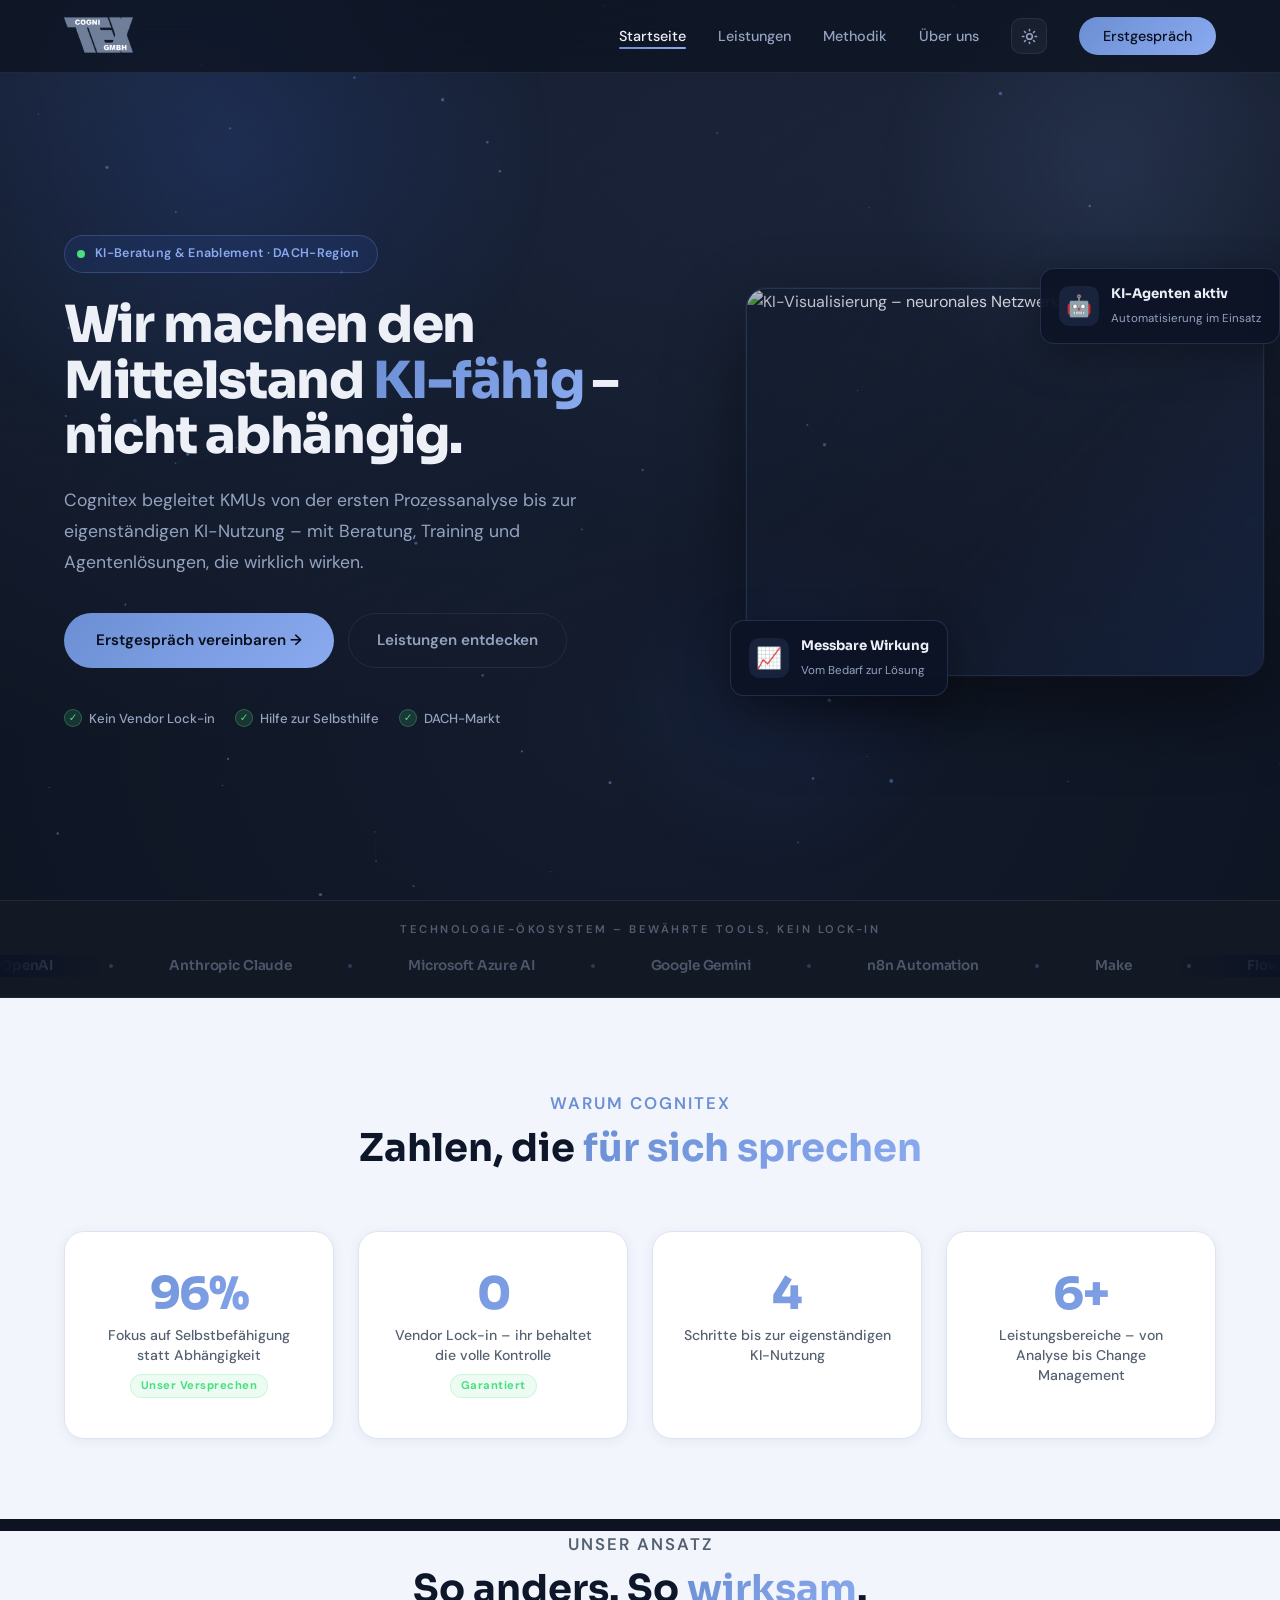
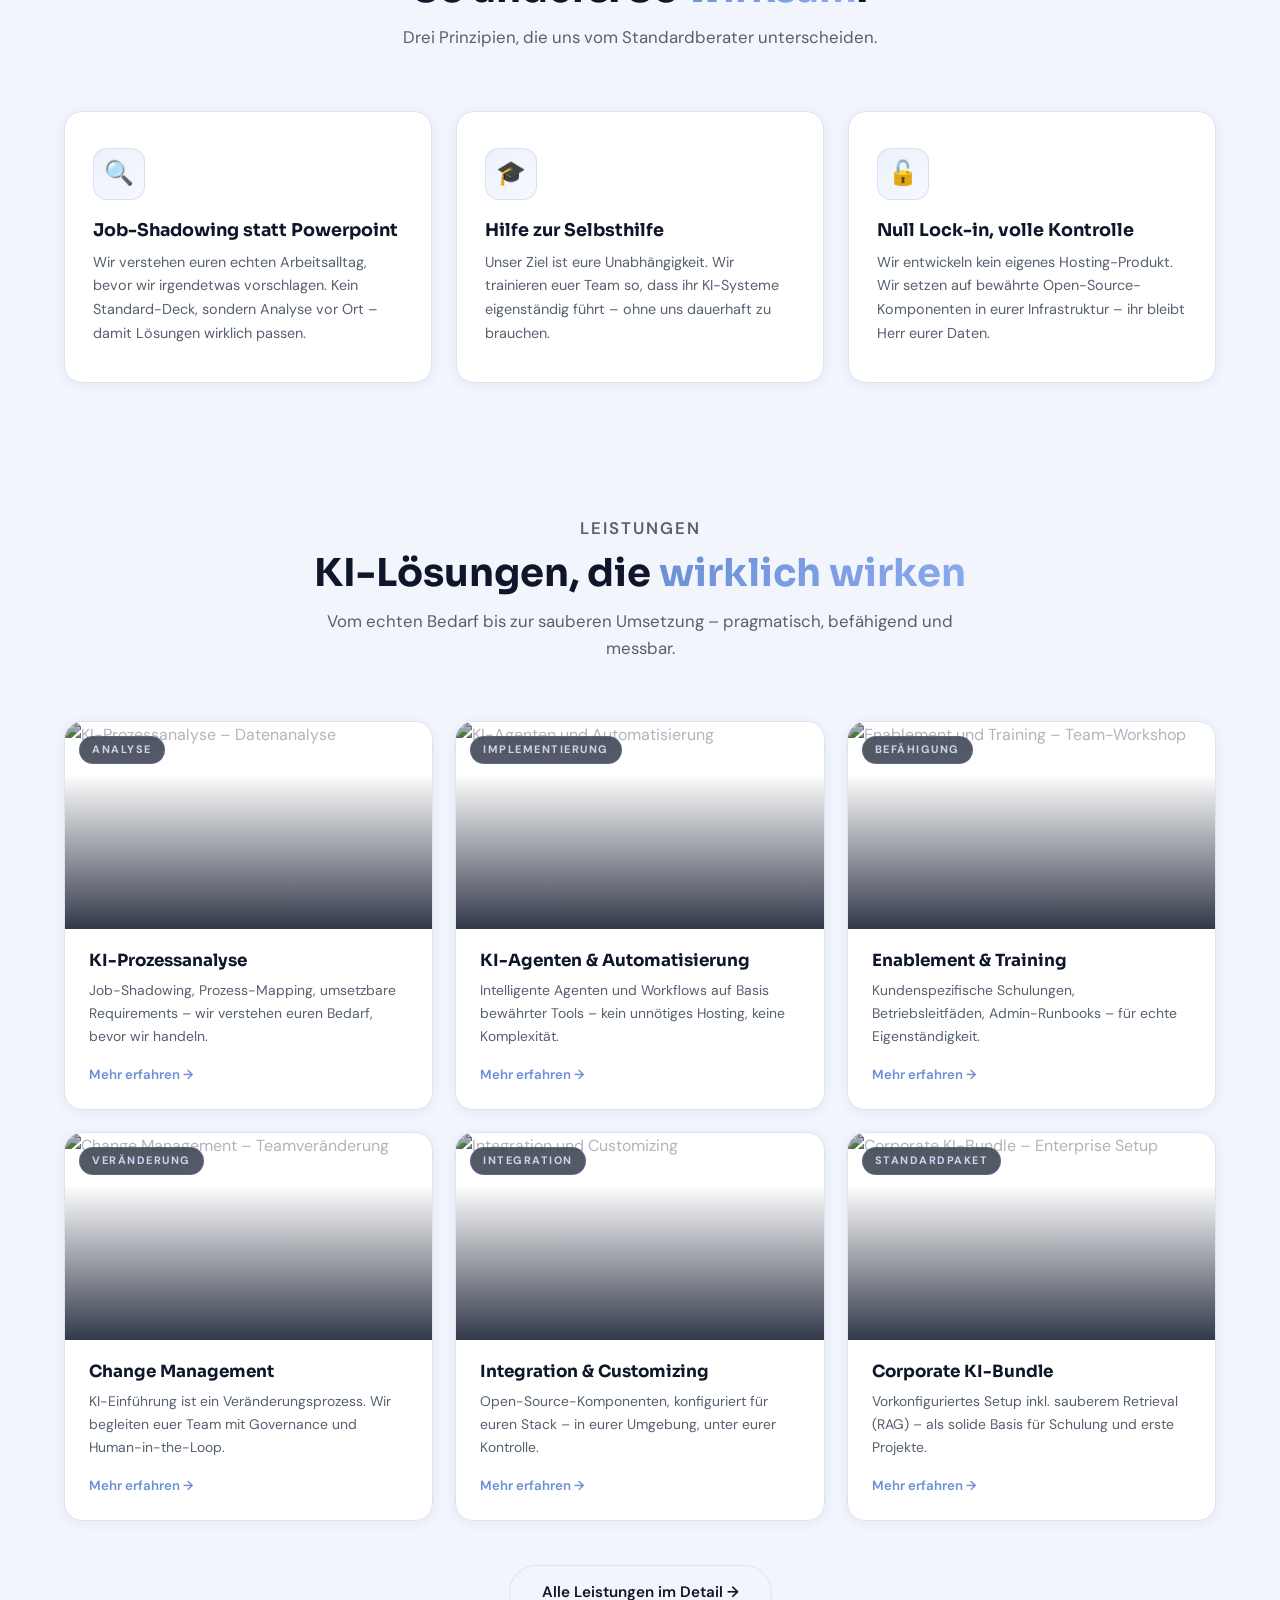
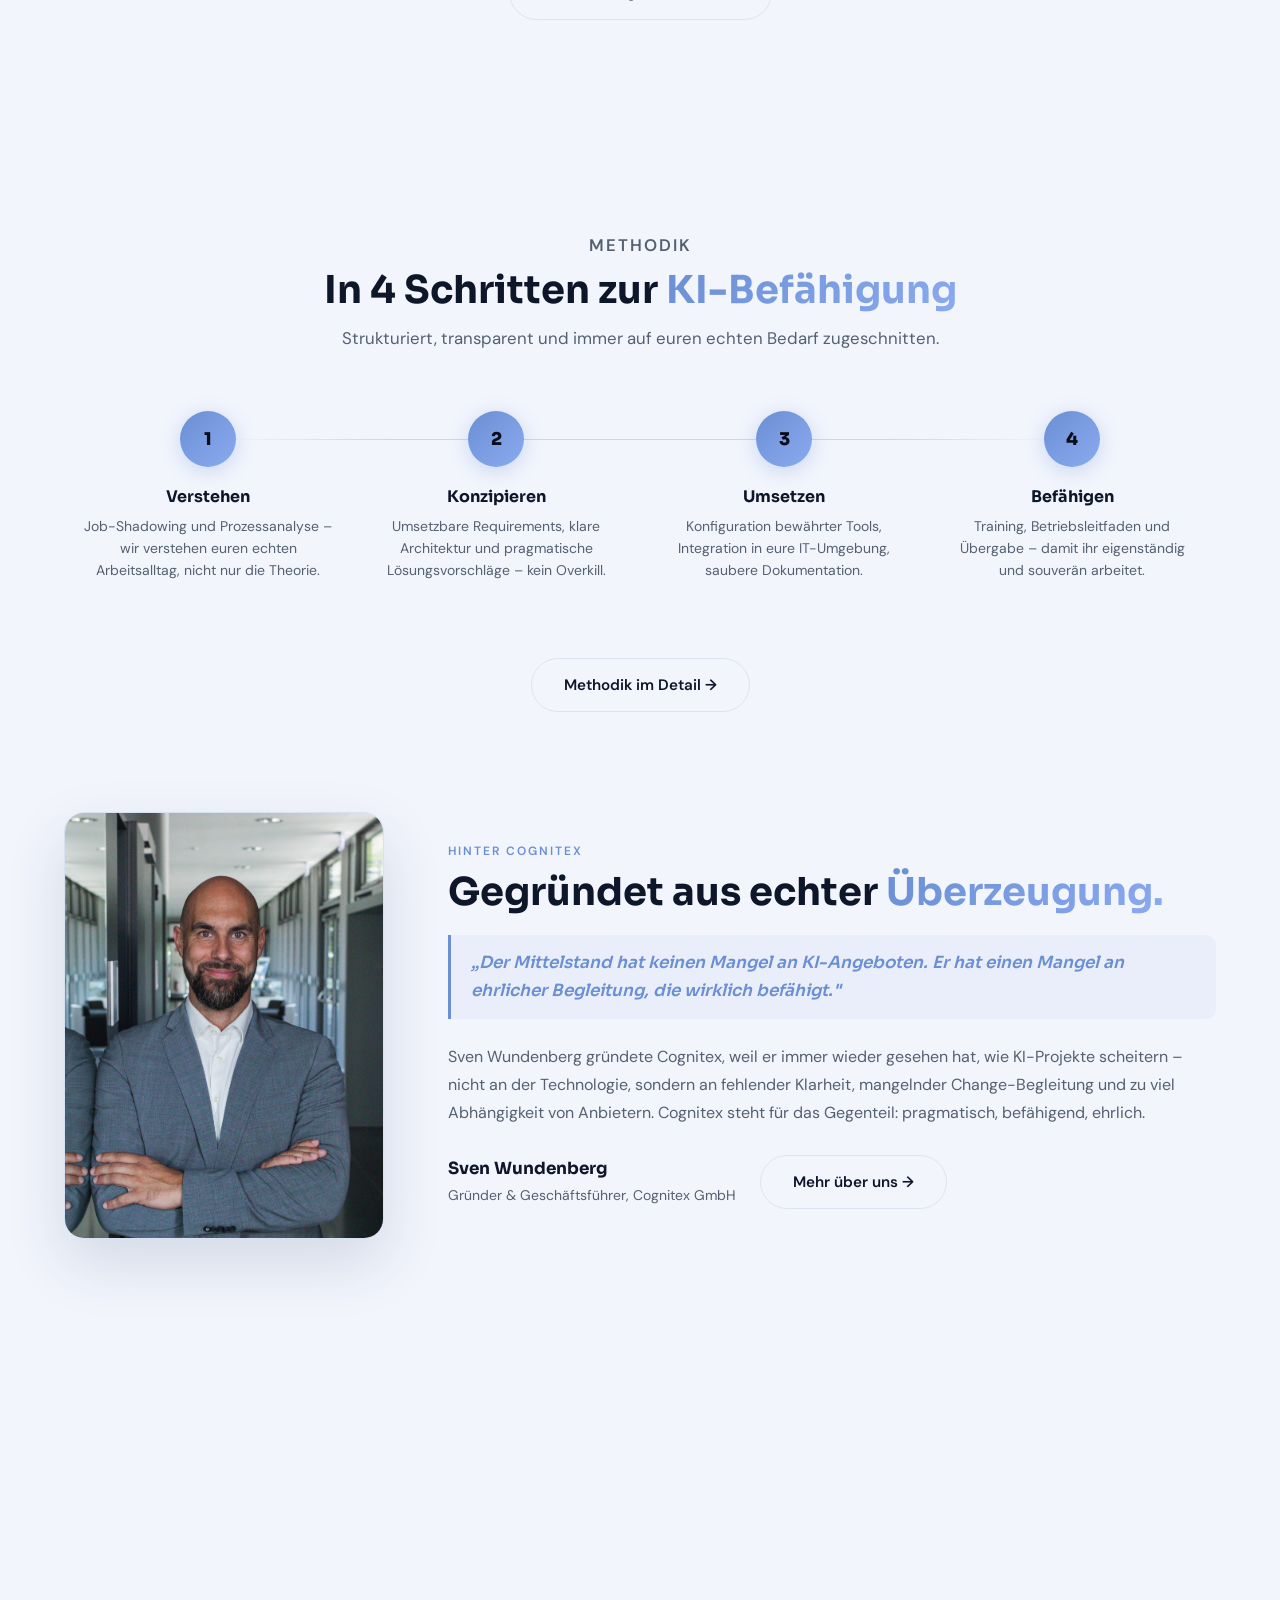
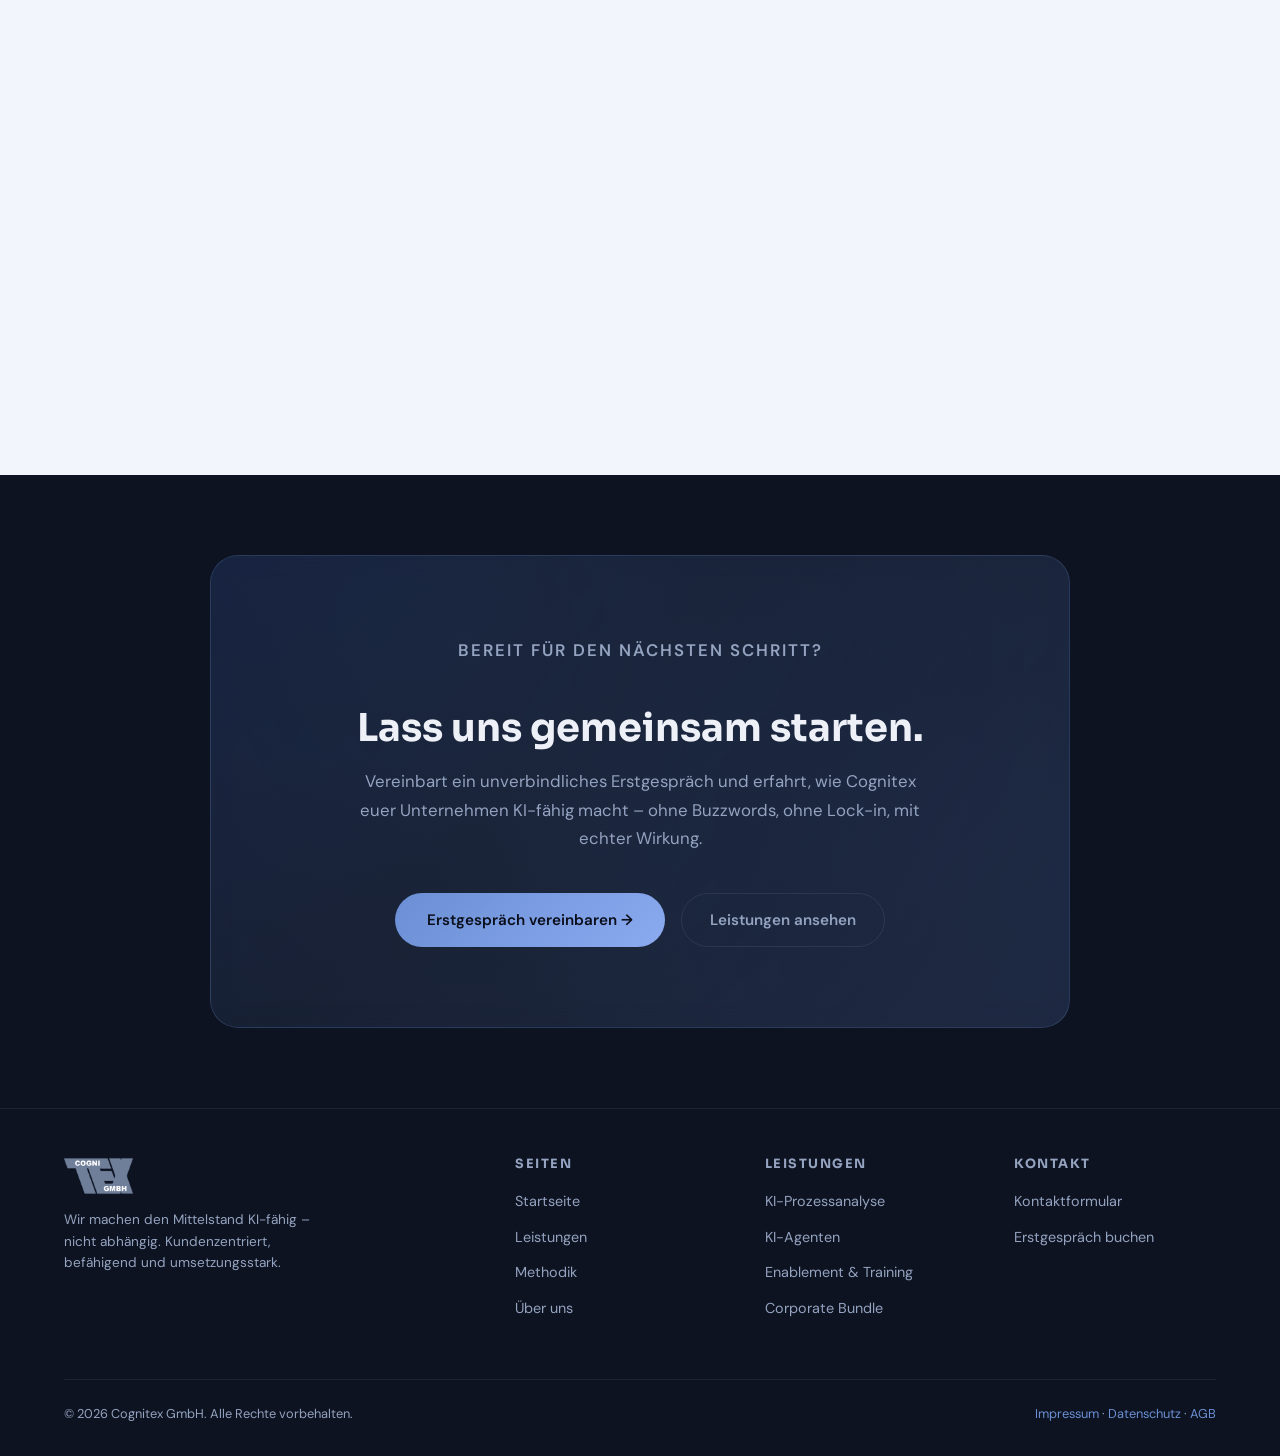
==== index.html @ 2dce0973 "Initial commit: Cognitex GmbH Website Vollständige statische Website mit: - index.html, leistungen, " ====
<!DOCTYPE html>
<html lang="de">
<head>
  <script>try{var t=localStorage.getItem('cgx-theme');if(t==='light')document.documentElement.setAttribute('data-theme','light')}catch(e){}</script>
  <meta charset="UTF-8">
  <meta name="viewport" content="width=device-width, initial-scale=1.0">
  <title>Cognitex – KI-Befähigung für den Mittelstand</title>
  <meta name="description" content="Cognitex macht den Mittelstand KI-fähig – nicht abhängig. KI-Beratung, Change Management und Enablement für KMU im DACH-Raum. Erstgespräch kostenlos.">
  <link rel="preconnect" href="https://fonts.googleapis.com">
  <link rel="preconnect" href="https://fonts.gstatic.com" crossorigin>
  <link rel="stylesheet" href="css/style.css">

  <style>
    /* ============================================================
       COGNITEX – Homepage Premium Redesign
       Design-Inspiration: McKinsey, Kienbaum, PwC, Sven Gabor Janszky
       Hybrid Dark/Light Theme – „Nicht zu dunkel"
       ============================================================ */

    :root {
      --bg-light: #F2F5FC;
      --card-light: #FFFFFF;
      --text-dark: #0E1629;
      --text-dark-muted: #556070;
      --border-light: #DDE3F0;
      --accent-vivid: #3B6FE8;
      --shadow-light: 0 4px 24px rgba(30,50,100,0.10);
      --shadow-card: 0 2px 12px rgba(30,50,100,0.07);
    }

    /* ---- REVEAL ANIMATIONS ---- */
    .reveal-fade {
      opacity: 0;
      transform: translateY(24px);
      transition: opacity 0.75s cubic-bezier(0.16,1,0.3,1), transform 0.75s cubic-bezier(0.16,1,0.3,1);
    }
    .reveal-fade.d1 { transition-delay: 0.15s; }
    .reveal-fade.d2 { transition-delay: 0.3s; }
    .reveal-fade.visible { opacity: 1; transform: translateY(0); }
    .reveal-up {
      opacity: 0;
      transform: translateY(36px);
      transition: opacity 0.65s cubic-bezier(0.16,1,0.3,1) var(--delay, 0s),
                  transform 0.65s cubic-bezier(0.16,1,0.3,1) var(--delay, 0s);
    }
    .reveal-up.visible { opacity: 1; transform: translateY(0); }

    /* ============================================================
       HERO SECTION
       ============================================================ */
    .hero-v2 {
      position: relative;
      min-height: 100vh;
      display: flex;
      align-items: center;
      padding: 144px 0 80px;
      overflow: hidden;
    }

    #neural-canvas {
      position: absolute;
      inset: 0;
      width: 100%;
      height: 100%;
      z-index: 0;
      pointer-events: none;
      opacity: 0.9;
    }

    .orb {
      position: absolute;
      border-radius: 50%;
      pointer-events: none;
      z-index: 0;
    }
    .orb-1 {
      width: 700px; height: 700px;
      top: -200px; left: -120px;
      background: radial-gradient(circle, rgba(59,111,232,0.16), transparent 65%);
      animation: orb-float 12s ease-in-out infinite;
    }
    .orb-2 {
      width: 500px; height: 500px;
      top: -80px; right: -80px;
      background: radial-gradient(circle, rgba(107,143,212,0.13), transparent 65%);
      animation: orb-float 9s ease-in-out infinite reverse;
    }
    .orb-3 {
      width: 400px; height: 400px;
      bottom: 0; left: 45%;
      background: radial-gradient(circle, rgba(59,111,232,0.08), transparent 65%);
      animation: orb-float 14s ease-in-out infinite;
    }
    @keyframes orb-float {
      0%, 100% { transform: translateY(0) scale(1); }
      50% { transform: translateY(-28px) scale(1.04); }
    }

    .hero-grid {
      display: grid;
      grid-template-columns: 55% 45%;
      gap: 48px;
      align-items: center;
      position: relative;
      z-index: 1;
    }

    .badge-pill {
      display: inline-flex;
      align-items: center;
      gap: 10px;
      padding: 8px 18px 8px 12px;
      background: rgba(59,111,232,0.1);
      border: 1px solid rgba(107,143,212,0.3);
      border-radius: 999px;
      font-size: 0.78rem;
      font-weight: 600;
      letter-spacing: 0.3px;
      color: var(--accent2);
      margin-bottom: 24px;
      backdrop-filter: blur(8px);
      width: fit-content;
    }
    .badge-pulse {
      width: 8px; height: 8px;
      background: #4ade80;
      border-radius: 50%;
      box-shadow: 0 0 0 0 rgba(74,222,128,0.5);
      animation: pulse-ring 2s infinite;
      flex-shrink: 0;
    }
    @keyframes pulse-ring {
      0%   { box-shadow: 0 0 0 0   rgba(74,222,128,0.5); }
      70%  { box-shadow: 0 0 0 8px rgba(74,222,128,0); }
      100% { box-shadow: 0 0 0 0   rgba(74,222,128,0); }
    }

    .hero-v2 h1 {
      font-size: clamp(2.2rem, 4vw, 3.6rem);
      font-weight: 800;
      line-height: 1.08;
      letter-spacing: -0.025em;
      margin-bottom: 22px;
    }
    .hero-sub {
      font-size: 1.1rem;
      color: var(--text-muted);
      line-height: 1.75;
      margin-bottom: 36px;
      max-width: 520px;
    }
    .hero-actions {
      display: flex;
      gap: 14px;
      flex-wrap: wrap;
      margin-bottom: 40px;
    }
    .btn-glow {
      position: relative;
    }
    .btn-glow:hover {
      box-shadow: 0 0 28px rgba(107,143,212,0.45);
    }
    .btn-ghost {
      display: inline-flex;
      align-items: center;
      gap: 8px;
      padding: 14px 28px;
      border-radius: 999px;
      font-weight: 600;
      font-size: 0.95rem;
      font-family: 'DM Sans', sans-serif;
      color: var(--text-muted);
      background: transparent;
      border: 1px solid var(--border);
      cursor: pointer;
      text-decoration: none;
      transition: all var(--transition);
    }
    .btn-ghost:hover {
      color: var(--text);
      border-color: var(--accent);
      background: rgba(107,143,212,0.06);
    }
    .hero-trust-row {
      display: flex;
      flex-wrap: wrap;
      gap: 20px;
      align-items: center;
    }
    .trust-item {
      display: flex;
      align-items: center;
      gap: 7px;
      font-size: 0.82rem;
      color: var(--text-muted);
      font-weight: 500;
    }
    .trust-item .ti-check {
      width: 18px; height: 18px;
      border-radius: 50%;
      background: rgba(74,222,128,0.15);
      border: 1px solid rgba(74,222,128,0.3);
      display: flex; align-items: center; justify-content: center;
      font-size: 0.65rem;
      color: #4ade80;
      flex-shrink: 0;
    }

    /* Hero Visual */
    .hero-visual {
      position: relative;
    }
    .hero-img-frame {
      position: relative;
      border-radius: 20px;
      overflow: hidden;
      aspect-ratio: 4/3;
      border: 1px solid rgba(107,143,212,0.18);
      box-shadow: 0 32px 80px rgba(0,0,0,0.45), 0 0 0 1px rgba(107,143,212,0.08);
    }
    .hero-img-frame img {
      width: 100%; height: 100%;
      object-fit: cover;
      display: block;
    }
    .hero-img-overlay {
      position: absolute; inset: 0;
      background: linear-gradient(135deg, rgba(12,19,37,0.25) 0%, transparent 55%, rgba(59,111,232,0.12) 100%);
    }
    .float-card {
      position: absolute;
      background: rgba(12,19,37,0.88);
      border: 1px solid rgba(107,143,212,0.22);
      border-radius: 14px;
      padding: 14px 18px;
      display: flex;
      align-items: center;
      gap: 12px;
      backdrop-filter: blur(20px);
      box-shadow: 0 12px 40px rgba(0,0,0,0.35);
      z-index: 2;
    }
    .float-card-top    { top: -20px; right: -16px; animation: fc-float 4s ease-in-out infinite; }
    .float-card-bottom { bottom: -20px; left: -16px; animation: fc-float 4s ease-in-out infinite; animation-delay: -2s; }
    @keyframes fc-float {
      0%, 100% { transform: translateY(0); }
      50%       { transform: translateY(-7px); }
    }
    .fc-icon {
      width: 40px; height: 40px;
      border-radius: 10px;
      background: rgba(107,143,212,0.12);
      display: flex; align-items: center; justify-content: center;
      font-size: 1.3rem;
      flex-shrink: 0;
    }
    .fc-text strong { display: block; font-size: 0.83rem; font-weight: 700; color: var(--text); font-family: 'Sora', sans-serif; }
    .fc-text span   { font-size: 0.72rem; color: var(--text-muted); }

    /* ============================================================
       MARQUEE – TECH ECOSYSTEM
       ============================================================ */
    .marquee-section {
      padding: 0;
      border-top: 1px solid var(--border);
      border-bottom: 1px solid rgba(255,255,255,0.05);
      overflow: hidden;
      background: rgba(255,255,255,0.02);
    }
    .marquee-inner {
      padding: 20px 0;
    }
    .marquee-label-top {
      text-align: center;
      font-size: 0.7rem;
      font-weight: 600;
      letter-spacing: 2.5px;
      text-transform: uppercase;
      color: rgba(148,163,192,0.5);
      margin-bottom: 16px;
    }
    .marquee {
      display: flex;
      overflow: hidden;
      position: relative;
    }
    .marquee::before, .marquee::after {
      content: '';
      position: absolute; top: 0; bottom: 0; width: 100px; z-index: 2; pointer-events: none;
    }
    .marquee::before { left: 0; background: linear-gradient(to right, #0c1325, transparent); }
    .marquee::after  { right: 0; background: linear-gradient(to left, #0c1325, transparent); }
    .marquee-track {
      display: flex;
      gap: 56px;
      animation: marquee-scroll 32s linear infinite;
      white-space: nowrap;
      align-items: center;
    }
    .marquee-track:hover { animation-play-state: paused; }
    @keyframes marquee-scroll {
      from { transform: translateX(0); }
      to   { transform: translateX(-50%); }
    }
    .tech-logo {
      font-family: 'Sora', sans-serif;
      font-weight: 600;
      font-size: 0.85rem;
      color: var(--text-muted);
      opacity: 0.45;
      flex-shrink: 0;
      letter-spacing: -0.01em;
      transition: opacity 0.3s;
      cursor: default;
    }
    .tech-logo:hover { opacity: 0.85; }
    .tech-dot {
      width: 4px; height: 4px;
      border-radius: 50%;
      background: rgba(107,143,212,0.3);
      flex-shrink: 0;
    }

    /* ============================================================
       STATS – LIGHT SECTION
       ============================================================ */
    .section-light {
      background: var(--bg-light);
    }
    .stats-section {
      padding: 80px 0;
    }
    .stats-section.section-light .section-label { color: var(--accent); }
    .stats-grid {
      display: grid;
      grid-template-columns: repeat(4, 1fr);
      gap: 24px;
    }
    .stat-card {
      background: var(--card-light);
      border: 1px solid var(--border-light);
      border-radius: 20px;
      padding: 40px 28px;
      text-align: center;
      box-shadow: var(--shadow-card);
      transition: transform 0.3s, box-shadow 0.3s;
    }
    .stat-card:hover {
      transform: translateY(-4px);
      box-shadow: var(--shadow-light);
    }
    .stat-number {
      font-family: 'Sora', sans-serif;
      font-size: 2.8rem;
      font-weight: 800;
      letter-spacing: -0.03em;
      background: var(--gradient-accent);
      -webkit-background-clip: text;
      -webkit-text-fill-color: transparent;
      background-clip: text;
      line-height: 1;
      margin-bottom: 10px;
    }
    .stat-label {
      color: var(--text-dark-muted);
      font-size: 0.88rem;
      font-weight: 500;
      line-height: 1.4;
    }
    .stat-tag {
      display: inline-block;
      margin-top: 8px;
      font-size: 0.7rem;
      font-weight: 700;
      letter-spacing: 0.5px;
      color: #4ade80;
      background: rgba(74,222,128,0.1);
      border: 1px solid rgba(74,222,128,0.2);
      padding: 2px 10px;
      border-radius: 999px;
    }

    /* ============================================================
       DIFFERENTIATORS – LIGHT SECTION
       ============================================================ */
    .diff-grid {
      display: grid;
      grid-template-columns: repeat(3, 1fr);
      gap: 24px;
    }
    .diff-card {
      background: var(--card-light);
      border: 1px solid var(--border-light);
      border-radius: 18px;
      padding: 36px 28px;
      box-shadow: var(--shadow-card);
      transition: transform 0.3s, box-shadow 0.3s;
      position: relative;
      overflow: hidden;
    }
    .diff-card::before {
      content: '';
      position: absolute;
      top: 0; left: 0; right: 0;
      height: 3px;
      background: var(--gradient-accent);
      opacity: 0;
      transition: opacity 0.3s;
    }
    .diff-card:hover { transform: translateY(-4px); box-shadow: var(--shadow-light); }
    .diff-card:hover::before { opacity: 1; }
    .diff-icon {
      width: 52px; height: 52px;
      border-radius: 14px;
      background: linear-gradient(135deg, rgba(107,143,212,0.12), rgba(139,170,240,0.08));
      border: 1px solid rgba(107,143,212,0.2);
      display: flex; align-items: center; justify-content: center;
      font-size: 1.5rem;
      margin-bottom: 20px;
    }
    .diff-card h3 { font-size: 1.1rem; margin-bottom: 10px; color: var(--text-dark); }
    .diff-card p  { color: var(--text-dark-muted); font-size: 0.9rem; line-height: 1.65; margin: 0; }

    /* ============================================================
       SERVICES – LIGHT SECTION WITH IMAGE CARDS
       ============================================================ */
    .services-grid-v2 {
      display: grid;
      grid-template-columns: repeat(3, 1fr);
      gap: 22px;
    }
    .svc-card {
      background: var(--card-light);
      border: 1px solid var(--border-light);
      border-radius: 18px;
      overflow: hidden;
      box-shadow: var(--shadow-card);
      transition: transform 0.35s cubic-bezier(0.16,1,0.3,1), box-shadow 0.35s;
      display: flex;
      flex-direction: column;
    }
    .svc-card:hover {
      transform: translateY(-6px);
      box-shadow: 0 16px 48px rgba(30,50,100,0.13);
    }
    .svc-img-wrap {
      position: relative;
      aspect-ratio: 16/9;
      overflow: hidden;
    }
    .svc-img-wrap img {
      width: 100%; height: 100%;
      object-fit: cover;
      display: block;
      transition: transform 0.6s cubic-bezier(0.16,1,0.3,1);
      filter: brightness(0.75) saturate(0.85);
    }
    .svc-card:hover .svc-img-wrap img {
      transform: scale(1.05);
      filter: brightness(0.85) saturate(1.0);
    }
    .svc-img-overlay {
      position: absolute; inset: 0;
      background: linear-gradient(to bottom, transparent 25%, rgba(14,22,41,0.85));
    }
    .svc-tag {
      position: absolute;
      top: 14px; left: 14px;
      font-size: 0.68rem;
      font-weight: 700;
      letter-spacing: 1.5px;
      text-transform: uppercase;
      color: #CBD5F0;
      background: rgba(12,19,37,0.7);
      border: 1px solid rgba(107,143,212,0.3);
      padding: 4px 12px;
      border-radius: 999px;
      backdrop-filter: blur(8px);
    }
    .svc-body {
      padding: 22px 24px 24px;
      flex: 1;
      display: flex;
      flex-direction: column;
    }
    .svc-body h3 {
      font-size: 1.05rem;
      font-weight: 700;
      margin-bottom: 8px;
      color: var(--text-dark);
    }
    .svc-body p {
      color: var(--text-dark-muted);
      font-size: 0.87rem;
      line-height: 1.65;
      margin: 0;
      flex: 1;
    }
    .svc-link {
      display: inline-flex;
      align-items: center;
      gap: 6px;
      margin-top: 16px;
      font-size: 0.83rem;
      font-weight: 600;
      color: var(--accent);
      text-decoration: none;
      transition: gap 0.2s;
    }
    .svc-link:hover { gap: 10px; color: var(--accent); }

    /* ============================================================
       PROCESS – LIGHT SECTION
       ============================================================ */
    .process-v2 {
      display: grid;
      grid-template-columns: repeat(4, 1fr);
      gap: 0;
      position: relative;
    }
    .process-v2::before {
      content: '';
      position: absolute;
      top: 28px; left: 14%; right: 14%;
      height: 1px;
      background: linear-gradient(to right, transparent, rgba(107,143,212,0.3) 20%, rgba(107,143,212,0.3) 80%, transparent);
    }
    .proc-step {
      text-align: center;
      padding: 0 20px 32px;
      position: relative;
    }
    .proc-num {
      width: 56px; height: 56px;
      border-radius: 50%;
      background: var(--gradient-accent);
      display: flex; align-items: center; justify-content: center;
      font-family: 'Sora', sans-serif;
      font-weight: 800;
      font-size: 1.1rem;
      color: #0a0e1a;
      margin: 0 auto 20px;
      position: relative;
      z-index: 1;
      box-shadow: 0 4px 20px rgba(107,143,212,0.3);
    }
    .proc-step h4 {
      font-size: 1rem;
      font-weight: 700;
      margin-bottom: 8px;
      color: var(--text-dark);
    }
    .proc-step p {
      color: var(--text-dark-muted);
      font-size: 0.875rem;
      line-height: 1.6;
      margin: 0;
    }

    /* ============================================================
       TESTIMONIALS – LIGHT SECTION
       ============================================================ */
    .testimonials-grid {
      display: grid;
      grid-template-columns: repeat(3, 1fr);
      gap: 22px;
    }
    .testi-card {
      background: var(--card-light);
      border: 1px solid var(--border-light);
      border-radius: 18px;
      padding: 32px 28px;
      box-shadow: var(--shadow-card);
      position: relative;
      transition: transform 0.3s, box-shadow 0.3s;
      display: flex;
      flex-direction: column;
    }
    .testi-card:hover {
      transform: translateY(-4px);
      box-shadow: var(--shadow-light);
    }
    .testi-stars {
      font-size: 0.7rem;
      letter-spacing: 2px;
      color: #F59E0B;
      margin-bottom: 16px;
    }
    .testi-quote-mark {
      font-family: Georgia, serif;
      font-size: 3.5rem;
      line-height: 0.6;
      color: var(--accent);
      opacity: 0.2;
      margin-bottom: 14px;
      display: block;
    }
    .testi-text {
      font-size: 0.93rem;
      line-height: 1.75;
      color: var(--text-dark);
      font-style: italic;
      margin: 0 0 24px;
      flex: 1;
    }
    .testi-author {
      display: flex;
      align-items: center;
      gap: 12px;
      border-top: 1px solid var(--border-light);
      padding-top: 20px;
    }
    .testi-avatar {
      width: 44px; height: 44px;
      border-radius: 50%;
      background: var(--gradient-accent);
      display: flex; align-items: center; justify-content: center;
      font-family: 'Sora', sans-serif;
      font-weight: 700;
      font-size: 0.85rem;
      color: #0a0e1a;
      flex-shrink: 0;
    }
    .testi-author strong { display: block; font-size: 0.88rem; font-weight: 700; color: var(--text-dark); }
    .testi-author span   { font-size: 0.78rem; color: var(--text-dark-muted); }

    /* VIDEO PLACEHOLDER – for future video testimonials */
    .video-coming-soon {
      display: grid;
      grid-template-columns: repeat(3, 1fr);
      gap: 22px;
      margin-top: 24px;
    }
    .video-placeholder {
      background: var(--card-light);
      border: 1px dashed var(--border-light);
      border-radius: 18px;
      padding: 40px 24px;
      text-align: center;
      opacity: 0.6;
    }
    .video-placeholder-icon {
      width: 56px; height: 56px;
      border-radius: 50%;
      background: rgba(107,143,212,0.08);
      border: 2px solid rgba(107,143,212,0.2);
      display: flex; align-items: center; justify-content: center;
      font-size: 1.4rem;
      margin: 0 auto 14px;
    }
    .video-placeholder p { font-size: 0.85rem; color: var(--text-dark-muted); margin: 0; }

    /* ============================================================
       CTA SECTION – DARK, GLASSMORPHIC
       ============================================================ */
    .cta-v2 {
      padding: 80px 0;
    }
    .cta-box-v2 {
      position: relative;
      background: linear-gradient(135deg, rgba(59,111,232,0.12) 0%, rgba(107,143,212,0.08) 40%, rgba(139,170,240,0.12) 100%);
      border: 1px solid rgba(107,143,212,0.25);
      border-radius: 28px;
      padding: 80px 64px;
      text-align: center;
      max-width: 860px;
      margin: 0 auto;
      overflow: hidden;
      backdrop-filter: blur(12px);
    }
    .cta-box-v2::before {
      content: '';
      position: absolute;
      top: -60%; left: -30%;
      width: 200%; height: 200%;
      background: radial-gradient(circle at 30% 40%, rgba(107,143,212,0.09), transparent 55%),
                  radial-gradient(circle at 70% 60%, rgba(59,111,232,0.07), transparent 50%);
      pointer-events: none;
    }
    .cta-box-v2 h2 { font-size: clamp(1.8rem, 3vw, 2.5rem); margin-bottom: 16px; position: relative; }
    .cta-box-v2 p  { color: var(--text-muted); max-width: 560px; margin: 0 auto 40px; font-size: 1.05rem; line-height: 1.7; position: relative; }
    .cta-actions { display: flex; gap: 16px; justify-content: center; flex-wrap: wrap; position: relative; }

    /* Funding teaser – ready for BAFA/INQA when applicable */
    .funding-note {
      margin-top: 28px;
      font-size: 0.8rem;
      color: var(--text-muted);
      opacity: 0.65;
      position: relative;
    }
    .funding-note a { color: var(--accent2); text-decoration: underline; }

    /* ============================================================
       LIGHT SECTION OVERRIDES – section-header & chips
       ============================================================ */
    .section-light .section-label { color: var(--accent); }
    .section-light .section-header p { color: var(--text-dark-muted); }
    .section-light h2 { color: var(--text-dark); }
    .section-light .gradient-text {
      background: var(--gradient-accent);
      -webkit-background-clip: text;
      -webkit-text-fill-color: transparent;
      background-clip: text;
    }

    /* ============================================================
       RESPONSIVE
       ============================================================ */
    @media (max-width: 1024px) {
      .hero-grid         { grid-template-columns: 1fr; gap: 40px; }
      .hero-visual       { max-width: 580px; margin: 0 auto; }
      .float-card-top    { top: -10px; right: -8px; }
      .float-card-bottom { bottom: -10px; left: -8px; }
      .stats-grid        { grid-template-columns: repeat(2, 1fr); }
      .diff-grid         { grid-template-columns: repeat(2, 1fr); }
      .services-grid-v2  { grid-template-columns: repeat(2, 1fr); }
      .testimonials-grid { grid-template-columns: repeat(2, 1fr); }
      .video-coming-soon { grid-template-columns: repeat(2, 1fr); }
      .process-v2        { grid-template-columns: repeat(2, 1fr); }
      .process-v2::before { display: none; }
    }
    @media (max-width: 768px) {
      .hero-v2           { padding: 110px 0 60px; }
      .hero-grid         { gap: 32px; }
      .float-card        { display: none; }
      .hero-sub          { font-size: 1rem; }
      .stats-grid        { grid-template-columns: 1fr 1fr; }
      .diff-grid         { grid-template-columns: 1fr; }
      .services-grid-v2  { grid-template-columns: 1fr; }
      .process-v2        { grid-template-columns: 1fr; }
      .testimonials-grid { grid-template-columns: 1fr; }
      .video-coming-soon { grid-template-columns: 1fr; }
      .cta-box-v2        { padding: 48px 24px; }
    }

    /* ---- LIGHT MODE – Hero / Marquee / Float Cards ---- */
    [data-theme="light"] .hero-img-frame {
      box-shadow: 0 24px 60px rgba(30,50,100,0.14), 0 0 0 1px rgba(107,143,212,0.12);
    }
    [data-theme="light"] .float-card {
      background: rgba(255,255,255,0.94);
      border-color: rgba(107,143,212,0.20);
      box-shadow: 0 8px 32px rgba(30,50,100,0.12);
    }
    [data-theme="light"] .fc-text strong { color: var(--text-dark); }
    [data-theme="light"] .fc-text span   { color: var(--text-dark-muted); }
    [data-theme="light"] .marquee-section {
      background: rgba(30,50,100,0.025);
      border-top-color: rgba(30,50,100,0.08);
      border-bottom-color: rgba(30,50,100,0.05);
    }
    [data-theme="light"] .marquee::before { background: linear-gradient(to right, #F0F4FC, transparent); }
    [data-theme="light"] .marquee::after  { background: linear-gradient(to left,  #F0F4FC, transparent); }
    [data-theme="light"] .marquee-label-top { color: rgba(14,22,41,0.35); }
    [data-theme="light"] .tech-logo { color: var(--text-dark-muted); opacity: 0.55; }
    [data-theme="light"] .cta-box-v2 {
      background: linear-gradient(135deg, rgba(59,111,232,0.08) 0%, rgba(107,143,212,0.05) 40%, rgba(139,170,240,0.08) 100%);
      border-color: rgba(107,143,212,0.20);
    }
  </style>
</head>
<body>

  <!-- ============================================================
       NAVIGATION
       ============================================================ -->
  <nav class="navbar">
    <div class="container">
      <a href="index.html" class="logo">
        <img src="CogniTEX GmbH - Logo_20251226.png" alt="Cognitex GmbH" height="40">
      </a>
      <button class="nav-toggle" onclick="document.querySelector('.nav-links').classList.toggle('open')" aria-label="Menü öffnen">&#9776;</button>
      <ul class="nav-links">
        <li><a href="index.html" class="active">Startseite</a></li>
        <li><a href="leistungen.html">Leistungen</a></li>
        <li><a href="methodik.html">Methodik</a></li>
        <li><a href="ueber-uns.html">Über uns</a></li>
        <li style="display:flex;align-items:center;">
          <button id="themeToggle" class="theme-toggle" aria-label="Light Mode aktivieren" title="Light Mode">
            <span class="ti"></span>
          </button>
        </li>
        <li><a href="kontakt.html" class="nav-cta">Erstgespräch</a></li>
      </ul>
    </div>
  </nav>

  <!-- ============================================================
       HERO – DARK, SPLIT LAYOUT, NEURAL CANVAS
       ============================================================ -->
  <section class="hero-v2" id="hero" aria-label="Hero">
    <canvas id="neural-canvas" aria-hidden="true"></canvas>
    <div class="orb orb-1" aria-hidden="true"></div>
    <div class="orb orb-2" aria-hidden="true"></div>
    <div class="orb orb-3" aria-hidden="true"></div>

    <div class="container">
      <div class="hero-grid">

        <!-- Left: Content -->
        <div class="hero-text reveal-fade">
          <div class="badge-pill">
            <span class="badge-pulse" aria-hidden="true"></span>
            KI-Beratung &amp; Enablement · DACH-Region
          </div>

          <h1>Wir machen den Mittelstand&nbsp;<span class="gradient-text">KI-fähig</span>&nbsp;– nicht abhängig.</h1>

          <p class="hero-sub">
            Cognitex begleitet KMUs von der ersten Prozessanalyse bis zur eigenständigen KI-Nutzung –
            mit Beratung, Training und Agentenlösungen, die wirklich wirken.
          </p>

          <div class="hero-actions">
            <a href="kontakt.html" class="btn btn-primary btn-glow">Erstgespräch vereinbaren →</a>
            <a href="leistungen.html" class="btn btn-ghost">Leistungen entdecken</a>
          </div>

          <div class="hero-trust-row">
            <div class="trust-item">
              <span class="ti-check">✓</span>
              Kein Vendor Lock-in
            </div>
            <div class="trust-item">
              <span class="ti-check">✓</span>
              Hilfe zur Selbsthilfe
            </div>
            <div class="trust-item">
              <span class="ti-check">✓</span>
              DACH-Markt
            </div>
          </div>
        </div>

        <!-- Right: Visual -->
        <div class="hero-visual reveal-fade d1">
          <div class="hero-img-frame">
            <img
              src="https://images.unsplash.com/photo-1677442136019-21780ecad995?auto=format&fit=crop&w=800&q=80"
              alt="KI-Visualisierung – neuronales Netzwerk"
              loading="eager"
              onerror="this.onerror=null;this.src='https://images.unsplash.com/photo-1635070041078-e363dbe005cb?auto=format&fit=crop&w=800&q=80'"
            >
            <div class="hero-img-overlay"></div>
          </div>

          <div class="float-card float-card-top" aria-hidden="true">
            <div class="fc-icon">🤖</div>
            <div class="fc-text">
              <strong>KI-Agenten aktiv</strong>
              <span>Automatisierung im Einsatz</span>
            </div>
          </div>

          <div class="float-card float-card-bottom" aria-hidden="true">
            <div class="fc-icon">📈</div>
            <div class="fc-text">
              <strong>Messbare Wirkung</strong>
              <span>Vom Bedarf zur Lösung</span>
            </div>
          </div>
        </div>

      </div>
    </div>
  </section>

  <!-- ============================================================
       PARTNER / TECH MARQUEE – DARK
       ============================================================ -->
  <section class="marquee-section" aria-label="Technologie-Ökosystem">
    <div class="marquee-inner">
      <p class="marquee-label-top">Technologie-Ökosystem – bewährte Tools, kein Lock-in</p>
      <div class="marquee" role="presentation">
        <div class="marquee-track">
          <span class="tech-logo">OpenAI</span>
          <span class="tech-dot" aria-hidden="true"></span>
          <span class="tech-logo">Anthropic Claude</span>
          <span class="tech-dot" aria-hidden="true"></span>
          <span class="tech-logo">Microsoft Azure AI</span>
          <span class="tech-dot" aria-hidden="true"></span>
          <span class="tech-logo">Google Gemini</span>
          <span class="tech-dot" aria-hidden="true"></span>
          <span class="tech-logo">n8n Automation</span>
          <span class="tech-dot" aria-hidden="true"></span>
          <span class="tech-logo">Make</span>
          <span class="tech-dot" aria-hidden="true"></span>
          <span class="tech-logo">Flowise</span>
          <span class="tech-dot" aria-hidden="true"></span>
          <span class="tech-logo">LangChain</span>
          <span class="tech-dot" aria-hidden="true"></span>
          <span class="tech-logo">Ollama</span>
          <span class="tech-dot" aria-hidden="true"></span>
          <span class="tech-logo">Qdrant</span>
          <span class="tech-dot" aria-hidden="true"></span>
          <span class="tech-logo">HuggingFace</span>
          <span class="tech-dot" aria-hidden="true"></span>
          <span class="tech-logo">Zapier</span>
          <span class="tech-dot" aria-hidden="true"></span>
          <!-- duplicate for seamless loop -->
          <span class="tech-logo">OpenAI</span>
          <span class="tech-dot" aria-hidden="true"></span>
          <span class="tech-logo">Anthropic Claude</span>
          <span class="tech-dot" aria-hidden="true"></span>
          <span class="tech-logo">Microsoft Azure AI</span>
          <span class="tech-dot" aria-hidden="true"></span>
          <span class="tech-logo">Google Gemini</span>
          <span class="tech-dot" aria-hidden="true"></span>
          <span class="tech-logo">n8n Automation</span>
          <span class="tech-dot" aria-hidden="true"></span>
          <span class="tech-logo">Make</span>
          <span class="tech-dot" aria-hidden="true"></span>
          <span class="tech-logo">Flowise</span>
          <span class="tech-dot" aria-hidden="true"></span>
          <span class="tech-logo">LangChain</span>
          <span class="tech-dot" aria-hidden="true"></span>
          <span class="tech-logo">Ollama</span>
          <span class="tech-dot" aria-hidden="true"></span>
          <span class="tech-logo">Qdrant</span>
          <span class="tech-dot" aria-hidden="true"></span>
          <span class="tech-logo">HuggingFace</span>
          <span class="tech-dot" aria-hidden="true"></span>
          <span class="tech-logo">Zapier</span>
        </div>
      </div>
    </div>
  </section>

  <!-- ============================================================
       STATS – LIGHT SECTION
       ============================================================ -->
  <section class="stats-section section-light">
    <div class="container">
      <div class="section-header reveal-fade section-light" style="--delay:0s">
        <p class="section-label">Warum Cognitex</p>
        <h2 style="color:var(--text-dark)">Zahlen, die <span class="gradient-text">für sich sprechen</span></h2>
      </div>
      <div class="stats-grid">
        <div class="stat-card reveal-up" style="--delay: 0s">
          <div class="stat-number" data-target="100" data-suffix="%">0%</div>
          <p class="stat-label">Fokus auf Selbstbefähigung statt Abhängigkeit</p>
          <span class="stat-tag">Unser Versprechen</span>
        </div>
        <div class="stat-card reveal-up" style="--delay: 0.1s">
          <div class="stat-number" data-target="0" data-suffix="">0</div>
          <p class="stat-label">Vendor Lock-in – ihr behaltet die volle Kontrolle</p>
          <span class="stat-tag">Garantiert</span>
        </div>
        <div class="stat-card reveal-up" style="--delay: 0.2s">
          <div class="stat-number" data-target="4" data-suffix="">0</div>
          <p class="stat-label">Schritte bis zur eigenständigen KI-Nutzung</p>
        </div>
        <div class="stat-card reveal-up" style="--delay: 0.3s">
          <div class="stat-number" data-target="6" data-suffix="+">0+</div>
          <p class="stat-label">Leistungsbereiche – von Analyse bis Change Management</p>
        </div>
      </div>
    </div>
  </section>

  <!-- ============================================================
       DIFFERENTIATORS – LIGHT SECTION
       ============================================================ -->
  <section class="section section-light" style="padding-top:0;">
    <div class="container">
      <div class="section-header reveal-fade">
        <p class="section-label">Unser Ansatz</p>
        <h2 style="color:var(--text-dark)">So anders. So <span class="gradient-text">wirksam</span>.</h2>
        <p style="color:var(--text-dark-muted)">Drei Prinzipien, die uns vom Standardberater unterscheiden.</p>
      </div>
      <div class="diff-grid">
        <div class="diff-card reveal-up" style="--delay: 0s">
          <div class="diff-icon">🔍</div>
          <h3>Job-Shadowing statt Powerpoint</h3>
          <p>Wir verstehen euren echten Arbeitsalltag, bevor wir irgendetwas vorschlagen. Kein Standard-Deck, sondern Analyse vor Ort – damit Lösungen wirklich passen.</p>
        </div>
        <div class="diff-card reveal-up" style="--delay: 0.12s">
          <div class="diff-icon">🎓</div>
          <h3>Hilfe zur Selbsthilfe</h3>
          <p>Unser Ziel ist eure Unabhängigkeit. Wir trainieren euer Team so, dass ihr KI-Systeme eigenständig führt – ohne uns dauerhaft zu brauchen.</p>
        </div>
        <div class="diff-card reveal-up" style="--delay: 0.24s">
          <div class="diff-icon">🔓</div>
          <h3>Null Lock-in, volle Kontrolle</h3>
          <p>Wir entwickeln kein eigenes Hosting-Produkt. Wir setzen auf bewährte Open-Source-Komponenten in eurer Infrastruktur – ihr bleibt Herr eurer Daten.</p>
        </div>
      </div>
    </div>
  </section>

  <!-- ============================================================
       SERVICES – LIGHT SECTION WITH IMAGE CARDS
       ============================================================ -->
  <section class="section section-light" style="padding-top: 20px;">
    <div class="container">
      <div class="section-header reveal-fade">
        <p class="section-label">Leistungen</p>
        <h2 style="color:var(--text-dark)">KI-Lösungen, die <span class="gradient-text">wirklich wirken</span></h2>
        <p style="color:var(--text-dark-muted)">Vom echten Bedarf bis zur sauberen Umsetzung – pragmatisch, befähigend und messbar.</p>
      </div>

      <div class="services-grid-v2">
        <div class="svc-card reveal-up" style="--delay: 0s">
          <div class="svc-img-wrap">
            <img src="https://images.unsplash.com/photo-1551288049-bebda4e38f71?auto=format&fit=crop&w=800&q=80" alt="KI-Prozessanalyse – Datenanalyse">
            <div class="svc-img-overlay"></div>
            <span class="svc-tag">Analyse</span>
          </div>
          <div class="svc-body">
            <h3>KI-Prozessanalyse</h3>
            <p>Job-Shadowing, Prozess-Mapping, umsetzbare Requirements – wir verstehen euren Bedarf, bevor wir handeln.</p>
            <a href="leistungen.html" class="svc-link">Mehr erfahren →</a>
          </div>
        </div>

        <div class="svc-card reveal-up" style="--delay: 0.1s">
          <div class="svc-img-wrap">
            <img src="https://images.unsplash.com/photo-1677442136019-21780ecad995?auto=format&fit=crop&w=800&q=80" alt="KI-Agenten und Automatisierung"
              onerror="this.onerror=null;this.src='https://images.unsplash.com/photo-1635070041078-e363dbe005cb?auto=format&fit=crop&w=800&q=80'">
            <div class="svc-img-overlay"></div>
            <span class="svc-tag">Implementierung</span>
          </div>
          <div class="svc-body">
            <h3>KI-Agenten &amp; Automatisierung</h3>
            <p>Intelligente Agenten und Workflows auf Basis bewährter Tools – kein unnötiges Hosting, keine Komplexität.</p>
            <a href="leistungen.html" class="svc-link">Mehr erfahren →</a>
          </div>
        </div>

        <div class="svc-card reveal-up" style="--delay: 0.2s">
          <div class="svc-img-wrap">
            <img src="https://images.unsplash.com/photo-1552664730-d307ca884978?auto=format&fit=crop&w=800&q=80" alt="Enablement und Training – Team-Workshop">
            <div class="svc-img-overlay"></div>
            <span class="svc-tag">Befähigung</span>
          </div>
          <div class="svc-body">
            <h3>Enablement &amp; Training</h3>
            <p>Kundenspezifische Schulungen, Betriebsleitfäden, Admin-Runbooks – für echte Eigenständigkeit.</p>
            <a href="leistungen.html" class="svc-link">Mehr erfahren →</a>
          </div>
        </div>

        <div class="svc-card reveal-up" style="--delay: 0.3s">
          <div class="svc-img-wrap">
            <img src="https://images.unsplash.com/photo-1553877522-43269d4ea984?auto=format&fit=crop&w=800&q=80" alt="Change Management – Teamveränderung">
            <div class="svc-img-overlay"></div>
            <span class="svc-tag">Veränderung</span>
          </div>
          <div class="svc-body">
            <h3>Change Management</h3>
            <p>KI-Einführung ist ein Veränderungsprozess. Wir begleiten euer Team mit Governance und Human-in-the-Loop.</p>
            <a href="leistungen.html" class="svc-link">Mehr erfahren →</a>
          </div>
        </div>

        <div class="svc-card reveal-up" style="--delay: 0.4s">
          <div class="svc-img-wrap">
            <img src="https://images.unsplash.com/photo-1635070041078-e363dbe005cb?auto=format&fit=crop&w=800&q=80" alt="Integration und Customizing">
            <div class="svc-img-overlay"></div>
            <span class="svc-tag">Integration</span>
          </div>
          <div class="svc-body">
            <h3>Integration &amp; Customizing</h3>
            <p>Open-Source-Komponenten, konfiguriert für euren Stack – in eurer Umgebung, unter eurer Kontrolle.</p>
            <a href="leistungen.html" class="svc-link">Mehr erfahren →</a>
          </div>
        </div>

        <div class="svc-card reveal-up" style="--delay: 0.5s">
          <div class="svc-img-wrap">
            <img src="https://images.unsplash.com/photo-1558494949-ef010cbdcc31?auto=format&fit=crop&w=800&q=80" alt="Corporate KI-Bundle – Enterprise Setup">
            <div class="svc-img-overlay"></div>
            <span class="svc-tag">Standardpaket</span>
          </div>
          <div class="svc-body">
            <h3>Corporate KI-Bundle</h3>
            <p>Vorkonfiguriertes Setup inkl. sauberem Retrieval (RAG) – als solide Basis für Schulung und erste Projekte.</p>
            <a href="leistungen.html" class="svc-link">Mehr erfahren →</a>
          </div>
        </div>
      </div>

      <div style="text-align:center; margin-top:44px;" class="reveal-fade d1">
        <a href="leistungen.html" class="btn btn-secondary" style="color:var(--text-dark); border-color:var(--border-light);">Alle Leistungen im Detail →</a>
      </div>
    </div>
  </section>

  <!-- ============================================================
       PROCESS – LIGHT SECTION
       ============================================================ -->
  <section class="section section-light">
    <div class="container">
      <div class="section-header reveal-fade">
        <p class="section-label">Methodik</p>
        <h2 style="color:var(--text-dark)">In 4 Schritten zur <span class="gradient-text">KI-Befähigung</span></h2>
        <p style="color:var(--text-dark-muted)">Strukturiert, transparent und immer auf euren echten Bedarf zugeschnitten.</p>
      </div>
      <div class="process-v2">
        <div class="proc-step reveal-up" style="--delay: 0s">
          <div class="proc-num">1</div>
          <h4>Verstehen</h4>
          <p>Job-Shadowing und Prozessanalyse – wir verstehen euren echten Arbeitsalltag, nicht nur die Theorie.</p>
        </div>
        <div class="proc-step reveal-up" style="--delay: 0.1s">
          <div class="proc-num">2</div>
          <h4>Konzipieren</h4>
          <p>Umsetzbare Requirements, klare Architektur und pragmatische Lösungsvorschläge – kein Overkill.</p>
        </div>
        <div class="proc-step reveal-up" style="--delay: 0.2s">
          <div class="proc-num">3</div>
          <h4>Umsetzen</h4>
          <p>Konfiguration bewährter Tools, Integration in eure IT-Umgebung, saubere Dokumentation.</p>
        </div>
        <div class="proc-step reveal-up" style="--delay: 0.3s">
          <div class="proc-num">4</div>
          <h4>Befähigen</h4>
          <p>Training, Betriebsleitfaden und Übergabe – damit ihr eigenständig und souverän arbeitet.</p>
        </div>
      </div>
      <div style="text-align:center; margin-top:44px;" class="reveal-fade d1">
        <a href="methodik.html" class="btn btn-secondary" style="color:var(--text-dark); border-color:var(--border-light);">Methodik im Detail →</a>
      </div>
    </div>
  </section>

  <!-- ============================================================
       FOUNDER – LIGHT SECTION
       ============================================================ -->
  <section class="section section-light" style="padding-top: 0;">
    <div class="container">
      <div class="founder-grid reveal-fade">

        <!-- Foto -->
        <div class="founder-photo-wrap">
          <img src="img/founder.jpg"
               alt="Sven Wundenberg – Gründer &amp; Geschäftsführer, Cognitex GmbH"
               class="founder-img">
        </div>

        <!-- Text -->
        <div class="founder-content">
          <p class="section-label">Hinter Cognitex</p>
          <h2 style="color:var(--text-dark)">Gegründet aus echter <span class="gradient-text">Überzeugung.</span></h2>
          <blockquote class="founder-quote">
            „Der Mittelstand hat keinen Mangel an KI-Angeboten. Er hat einen Mangel an ehrlicher Begleitung, die wirklich befähigt."
          </blockquote>
          <p style="color:var(--text-dark-muted); line-height:1.75; margin-bottom:28px;">
            Sven Wundenberg gründete Cognitex, weil er immer wieder gesehen hat, wie KI-Projekte scheitern – nicht an der Technologie, sondern an fehlender Klarheit, mangelnder Change-Begleitung und zu viel Abhängigkeit von Anbietern. Cognitex steht für das Gegenteil: pragmatisch, befähigend, ehrlich.
          </p>
          <div class="founder-meta">
            <div>
              <strong style="color:var(--text-dark);font-family:'Sora',sans-serif;font-size:1.05rem;display:block;">Sven Wundenberg</strong>
              <span style="color:var(--text-dark-muted);font-size:0.875rem;">Gründer &amp; Geschäftsführer, Cognitex GmbH</span>
            </div>
            <a href="ueber-uns.html" class="btn btn-secondary" style="color:var(--text-dark);border-color:var(--border-light);">Mehr über uns →</a>
          </div>
        </div>

      </div>
    </div>
  </section>

  <!-- ============================================================
       TESTIMONIALS – LIGHT SECTION
       NOTE: Video-Testimonials werden hier ergänzt, sobald verfügbar
       ============================================================ -->
  <section class="section section-light">
    <div class="container">
      <div class="section-header reveal-fade">
        <p class="section-label">Kundenstimmen</p>
        <h2 style="color:var(--text-dark)">Aus der Praxis. <span class="gradient-text">Für die Praxis.</span></h2>
        <p style="color:var(--text-dark-muted)">Was Unternehmen aus dem Mittelstand nach der Zusammenarbeit mit uns sagen.</p>
      </div>

      <!-- Text testimonials – werden durch Video-Testimonials ersetzt -->
      <div class="testimonials-grid">
        <div class="testi-card reveal-up" style="--delay: 0s">
          <div class="testi-stars">★★★★★</div>
          <span class="testi-quote-mark">"</span>
          <p class="testi-text">Cognitex hat uns nicht einfach Tools aufgezwungen – sie haben uns wirklich befähigt, KI eigenständig zu nutzen. Das ist der Unterschied zu klassischen Beratern.</p>
          <div class="testi-author">
            <div class="testi-avatar">TB</div>
            <div>
              <strong>Thomas Bergmann</strong>
              <span>Geschäftsführer, Bergmann Logistics GmbH</span>
            </div>
          </div>
        </div>

        <div class="testi-card reveal-up" style="--delay: 0.15s">
          <div class="testi-stars">★★★★★</div>
          <span class="testi-quote-mark">"</span>
          <p class="testi-text">Der Job-Shadowing-Ansatz war für uns der Gamechanger. Cognitex hat verstanden, wie wir wirklich arbeiten – und erst dann Lösungen vorgeschlagen.</p>
          <div class="testi-author">
            <div class="testi-avatar">SM</div>
            <div>
              <strong>Sandra Müller</strong>
              <span>COO, TechMed Solutions AG</span>
            </div>
          </div>
        </div>

        <div class="testi-card reveal-up" style="--delay: 0.3s">
          <div class="testi-stars">★★★★★</div>
          <span class="testi-quote-mark">"</span>
          <p class="testi-text">Nach dem Training laufen unsere KI-Prozesse komplett eigenständig. Keine dauerhafte Abhängigkeit – genau das hatten wir gesucht.</p>
          <div class="testi-author">
            <div class="testi-avatar">KW</div>
            <div>
              <strong>Klaus Weber</strong>
              <span>Inhaber, Weber Maschinenbau KG</span>
            </div>
          </div>
        </div>
      </div>

      <!-- VIDEO TESTIMONIALS PLACEHOLDER – wird aktiviert wenn Videos vorliegen -->
      <!--
      <div style="margin-top: 32px;">
        <p class="section-label" style="text-align:center; margin-bottom:16px;">Kunden erzählen (Videos)</p>
        <div class="video-coming-soon">
          <div class="video-placeholder">
            <div class="video-placeholder-icon">▶</div>
            <p>Kundeninterview<br>„KI-Einführung im Mittelstand"</p>
          </div>
          <div class="video-placeholder">
            <div class="video-placeholder-icon">▶</div>
            <p>Case Study<br>„Automatisierung im Controlling"</p>
          </div>
          <div class="video-placeholder">
            <div class="video-placeholder-icon">▶</div>
            <p>Workflow-Demo<br>„Lokales LLM-System im Einsatz"</p>
          </div>
        </div>
      </div>
      -->
    </div>
  </section>

  <!-- ============================================================
       CTA – DARK, GLASSMORPHIC
       ============================================================ -->
  <section class="cta-v2">
    <div class="container">
      <div class="cta-box-v2 reveal-fade">
        <p class="section-label">Bereit für den nächsten Schritt?</p>
        <h2>Lass uns gemeinsam starten.</h2>
        <p>Vereinbart ein unverbindliches Erstgespräch und erfahrt, wie Cognitex euer Unternehmen KI-fähig macht – ohne Buzzwords, ohne Lock-in, mit echter Wirkung.</p>
        <div class="cta-actions">
          <a href="kontakt.html" class="btn btn-primary btn-glow">Erstgespräch vereinbaren →</a>
          <a href="leistungen.html" class="btn btn-ghost">Leistungen ansehen</a>
        </div>
        <!-- BAFA/INQA Förderhinweis – wird aktiviert wenn Förderfähigkeit besteht -->
        <!--
        <p class="funding-note">
          Staatliche Förderung möglich: <a href="#">BAFA-Förderprogramm</a> · <a href="#">INQA-Coaching</a><br>
          Bis zu 80% Zuschuss – wir beraten euch dazu im Erstgespräch.
        </p>
        -->
      </div>
    </div>
  </section>

  <!-- ============================================================
       FOOTER
       ============================================================ -->
  <footer class="footer">
    <div class="container">
      <div class="footer-grid">
        <div class="footer-brand">
          <div class="logo"><img src="CogniTEX GmbH - Logo_20251226.png" alt="Cognitex GmbH" height="40"></div>
          <p>Wir machen den Mittelstand KI-fähig – nicht abhängig. Kundenzentriert, befähigend und umsetzungsstark.</p>
        </div>
        <div class="footer-col">
          <h4>Seiten</h4>
          <ul>
            <li><a href="index.html">Startseite</a></li>
            <li><a href="leistungen.html">Leistungen</a></li>
            <li><a href="methodik.html">Methodik</a></li>
            <li><a href="ueber-uns.html">Über uns</a></li>
          </ul>
        </div>
        <div class="footer-col">
          <h4>Leistungen</h4>
          <ul>
            <li><a href="leistungen.html">KI-Prozessanalyse</a></li>
            <li><a href="leistungen.html">KI-Agenten</a></li>
            <li><a href="leistungen.html">Enablement &amp; Training</a></li>
            <li><a href="leistungen.html">Corporate Bundle</a></li>
          </ul>
        </div>
        <div class="footer-col">
          <h4>Kontakt</h4>
          <ul>
            <li><a href="kontakt.html">Kontaktformular</a></li>
            <li><a href="kontakt.html">Erstgespräch buchen</a></li>
          </ul>
        </div>
      </div>
      <div class="footer-bottom">
        <span>&copy; 2026 Cognitex GmbH. Alle Rechte vorbehalten.</span>
        <span>
          <a href="impressum.html">Impressum</a> &middot;
          <a href="datenschutz.html">Datenschutz</a> &middot;
          <a href="CogniTEX GmbH - AGB_v2.pdf" target="_blank" rel="noopener">AGB</a>
        </span>
      </div>
    </div>
  </footer>

  <!-- ============================================================
       JAVASCRIPT
       ============================================================ -->
  <script src="js/theme.js"></script>
  <script>
    /* ---- NEURAL NETWORK CANVAS ---- */
    (function () {
      const canvas = document.getElementById('neural-canvas');
      if (!canvas) return;
      const ctx = canvas.getContext('2d');
      let nodes = [];
      const N = 55, MAX_D = 155;

      function resize() {
        canvas.width  = canvas.parentElement.offsetWidth;
        canvas.height = canvas.parentElement.offsetHeight;
      }
      function init() {
        nodes = [];
        for (let i = 0; i < N; i++) {
          nodes.push({
            x: Math.random() * canvas.width,
            y: Math.random() * canvas.height,
            vx: (Math.random() - 0.5) * 0.32,
            vy: (Math.random() - 0.5) * 0.32,
            r: Math.random() * 1.4 + 0.5
          });
        }
      }
      function draw() {
        ctx.clearRect(0, 0, canvas.width, canvas.height);
        for (let i = 0; i < N; i++) {
          const a = nodes[i];
          a.x += a.vx; a.y += a.vy;
          if (a.x < 0 || a.x > canvas.width)  a.vx *= -1;
          if (a.y < 0 || a.y > canvas.height)  a.vy *= -1;
          ctx.beginPath();
          ctx.arc(a.x, a.y, a.r, 0, Math.PI * 2);
          ctx.fillStyle = 'rgba(107,143,212,0.55)';
          ctx.fill();
          for (let j = i + 1; j < N; j++) {
            const b = nodes[j];
            const dx = a.x - b.x, dy = a.y - b.y;
            const d = Math.sqrt(dx*dx + dy*dy);
            if (d < MAX_D) {
              ctx.beginPath();
              ctx.moveTo(a.x, a.y);
              ctx.lineTo(b.x, b.y);
              ctx.strokeStyle = `rgba(107,143,212,${(1 - d / MAX_D) * 0.11})`;
              ctx.lineWidth = 0.6;
              ctx.stroke();
            }
          }
        }
        requestAnimationFrame(draw);
      }
      window.addEventListener('resize', () => { resize(); init(); });
      resize(); init(); draw();
    })();

    /* ---- SCROLL REVEAL ---- */
    const revealObs = new IntersectionObserver((entries) => {
      entries.forEach(e => {
        if (e.isIntersecting) {
          e.target.classList.add('visible');
          revealObs.unobserve(e.target);
        }
      });
    }, { threshold: 0.10 });
    document.querySelectorAll('.reveal-fade, .reveal-up').forEach(el => revealObs.observe(el));

    /* ---- ANIMATED COUNTERS ---- */
    function animateCount(el) {
      const target = parseInt(el.dataset.target, 10);
      const suffix = el.dataset.suffix || '';
      const dur = 1800;
      const start = performance.now();
      (function tick(now) {
        const p = Math.min((now - start) / dur, 1);
        const eased = 1 - Math.pow(1 - p, 3);
        el.textContent = Math.round(target * eased) + suffix;
        if (p < 1) requestAnimationFrame(tick);
      })(start);
    }
    const countObs = new IntersectionObserver((entries) => {
      entries.forEach(e => {
        if (e.isIntersecting && !e.target.dataset.ran) {
          e.target.dataset.ran = '1';
          animateCount(e.target);
          countObs.unobserve(e.target);
        }
      });
    }, { threshold: 0.5 });
    document.querySelectorAll('.stat-number[data-target]').forEach(el => countObs.observe(el));
  </script>

</body>
</html>
---- css/style.css ----
/* ============================================
   Cognitex – Corporate Website Styles
   ============================================ */

@import url('https://fonts.googleapis.com/css2?family=Sora:wght@300;400;500;600;700;800&family=DM+Sans:ital,opsz,wght@0,9..40,300;0,9..40,400;0,9..40,500;0,9..40,600;1,9..40,400&display=swap');

/* --- Reset & Base --- */
*, *::before, *::after { box-sizing: border-box; margin: 0; padding: 0; }

:root {
  --bg: #0d1320;
  --bg-card: rgba(255,255,255,0.04);
  --bg-card-hover: rgba(255,255,255,0.08);
  --text: #edf0f7;
  --text-muted: #94a3c0;
  --accent: #6B8FD4;
  --accent2: #8BAAF0;
  --accent3: #4A6FA5;
  --gradient-accent: linear-gradient(135deg, #6B8FD4, #8BAAF0);
  --border: rgba(233,236,245,0.08);
  --border-accent: rgba(107,143,212,0.3);
  --radius: 16px;
  --radius-sm: 10px;
  --shadow: 0 8px 32px rgba(0,0,0,0.25);
  --max-width: 1200px;
  --transition: 0.3s ease;
}

html { scroll-behavior: smooth; }

body {
  font-family: 'DM Sans', ui-sans-serif, system-ui, -apple-system, 'Segoe UI', Roboto, Helvetica, Arial, sans-serif;
  background: var(--bg);
  color: var(--text);
  line-height: 1.6;
  min-height: 100vh;
  overflow-x: hidden;
}

body::before {
  content: '';
  position: fixed;
  top: 0; left: 0; right: 0; bottom: 0;
  background:
    radial-gradient(ellipse 1000px 700px at 10% 5%, rgba(107,143,212,0.14), transparent),
    radial-gradient(ellipse 800px 600px at 90% 10%, rgba(139,170,240,0.12), transparent),
    radial-gradient(ellipse 900px 700px at 50% 80%, rgba(107,143,212,0.08), transparent);
  pointer-events: none;
  z-index: 0;
}

a { color: var(--accent); text-decoration: none; transition: color var(--transition); }
a:hover { color: #9DB8F0; }
img { max-width: 100%; height: auto; display: block; }

.container {
  max-width: var(--max-width);
  margin: 0 auto;
  padding: 0 24px;
  position: relative;
  z-index: 1;
}

/* --- Typography --- */
h1, h2, h3, h4 { line-height: 1.2; font-weight: 700; font-family: 'Sora', ui-sans-serif, system-ui, sans-serif; }
h1 { font-size: clamp(2rem, 5vw, 3.2rem); }
h2 { font-size: clamp(1.6rem, 3.5vw, 2.4rem); }
h3 { font-size: 1.25rem; }
h4 { font-size: 1rem; }

.gradient-text {
  background: var(--gradient-accent);
  -webkit-background-clip: text;
  -webkit-text-fill-color: transparent;
  background-clip: text;
}

.section-label {
  font-size: 0.75rem;
  font-weight: 600;
  letter-spacing: 2px;
  text-transform: uppercase;
  color: var(--accent);
  margin-bottom: 8px;
}

/* --- Navigation --- */
.navbar {
  position: fixed;
  top: 0; left: 0; right: 0;
  z-index: 1000;
  backdrop-filter: blur(20px);
  -webkit-backdrop-filter: blur(20px);
  background: rgba(13,19,32,0.75);
  border-bottom: 1px solid var(--border);
}

.navbar .container {
  display: flex;
  align-items: center;
  justify-content: space-between;
  height: 72px;
}

.logo {
  display: flex;
  align-items: center;
}

.logo img {
  height: 40px;
  width: auto;
}

.nav-links {
  display: flex;
  gap: 32px;
  list-style: none;
  align-items: center;
}

.nav-links a {
  color: var(--text-muted);
  font-size: 0.9rem;
  font-weight: 500;
  transition: color var(--transition);
  position: relative;
}

.nav-links a:hover,
.nav-links a.active {
  color: var(--text);
}

.nav-links a.active::after {
  content: '';
  position: absolute;
  bottom: -4px; left: 0; right: 0;
  height: 2px;
  background: var(--gradient-accent);
  border-radius: 2px;
}

.nav-cta {
  padding: 10px 24px;
  border-radius: 999px;
  background: var(--gradient-accent);
  color: #0a0e1a !important;
  font-weight: 600;
  font-size: 0.85rem;
  -webkit-text-fill-color: #0a0e1a !important;
  transition: transform var(--transition), box-shadow var(--transition);
}

.nav-cta:hover {
  transform: translateY(-1px);
  box-shadow: 0 4px 20px rgba(107,143,212,0.3);
  color: #0a0e1a !important;
}

/* Mobile Nav */
.nav-toggle {
  display: none;
  background: none;
  border: none;
  color: var(--text);
  font-size: 1.5rem;
  cursor: pointer;
}

/* --- Buttons --- */
.btn {
  display: inline-flex;
  align-items: center;
  gap: 8px;
  padding: 14px 32px;
  border-radius: 999px;
  font-weight: 600;
  font-size: 0.95rem;
  cursor: pointer;
  border: none;
  transition: all var(--transition);
}

.btn-primary {
  background: var(--gradient-accent);
  color: #0a0e1a;
}

.btn-primary:hover {
  transform: translateY(-2px);
  box-shadow: 0 6px 24px rgba(107,143,212,0.35);
  color: #0a0e1a;
}

.btn-secondary {
  background: transparent;
  color: var(--text);
  border: 1px solid var(--border-accent);
}

.btn-secondary:hover {
  background: rgba(107,143,212,0.08);
  border-color: var(--accent);
}

/* --- Hero Section --- */
.hero {
  padding: 160px 0 100px;
  text-align: center;
  position: relative;
}

.hero h1 {
  margin-bottom: 24px;
  max-width: 800px;
  margin-left: auto;
  margin-right: auto;
}

.hero p {
  font-size: 1.15rem;
  color: var(--text-muted);
  max-width: 640px;
  margin: 0 auto 40px;
  line-height: 1.7;
}

.hero-buttons {
  display: flex;
  gap: 16px;
  justify-content: center;
  flex-wrap: wrap;
}

.hero-chips {
  display: flex;
  flex-wrap: wrap;
  gap: 10px;
  justify-content: center;
  margin-top: 48px;
}

.chip {
  font-size: 0.8rem;
  padding: 6px 16px;
  border-radius: 999px;
  border: 1px solid var(--border-accent);
  background: rgba(107,143,212,0.06);
  color: var(--text);
}

/* --- Section Base --- */
.section {
  padding: 100px 0;
}

.section-header {
  text-align: center;
  max-width: 680px;
  margin: 0 auto 60px;
}

.section-header p {
  color: var(--text-muted);
  margin-top: 12px;
  font-size: 1.05rem;
}

/* --- Card Grid --- */
.card-grid {
  display: grid;
  gap: 24px;
}

.card-grid.cols-2 { grid-template-columns: repeat(2, 1fr); }
.card-grid.cols-3 { grid-template-columns: repeat(3, 1fr); }
.card-grid.cols-4 { grid-template-columns: repeat(4, 1fr); }

.card {
  background: var(--bg-card);
  border: 1px solid var(--border);
  border-radius: var(--radius);
  padding: 32px;
  transition: all var(--transition);
  position: relative;
  overflow: hidden;
}

.card:hover {
  background: var(--bg-card-hover);
  border-color: rgba(107,143,212,0.15);
  transform: translateY(-4px);
  box-shadow: var(--shadow);
}

.card-icon {
  width: 48px;
  height: 48px;
  border-radius: 12px;
  background: rgba(107,143,212,0.1);
  display: flex;
  align-items: center;
  justify-content: center;
  font-size: 1.4rem;
  margin-bottom: 20px;
  border: 1px solid rgba(107,143,212,0.15);
}

.card h3 { margin-bottom: 12px; }
.card p { color: var(--text-muted); font-size: 0.95rem; }

/* --- USP Bar --- */
.usp-bar {
  display: grid;
  grid-template-columns: repeat(4, 1fr);
  gap: 24px;
  padding: 60px 0;
}

.usp-item {
  text-align: center;
  padding: 24px 16px;
}

.usp-number {
  font-size: 2.5rem;
  font-weight: 800;
  background: var(--gradient-accent);
  -webkit-background-clip: text;
  -webkit-text-fill-color: transparent;
  background-clip: text;
}

.usp-item p {
  color: var(--text-muted);
  font-size: 0.9rem;
  margin-top: 4px;
}

/* --- Process / Timeline --- */
.process-steps {
  display: grid;
  grid-template-columns: repeat(4, 1fr);
  gap: 24px;
  counter-reset: step;
}

.process-step {
  position: relative;
  padding: 32px 24px;
  border: 1px solid var(--border);
  border-radius: var(--radius);
  background: var(--bg-card);
  counter-increment: step;
}

.process-step::before {
  content: counter(step);
  display: flex;
  align-items: center;
  justify-content: center;
  width: 36px;
  height: 36px;
  border-radius: 50%;
  background: var(--gradient-accent);
  color: #0a0e1a;
  font-weight: 700;
  font-size: 0.9rem;
  margin-bottom: 16px;
}

.process-step h4 { margin-bottom: 8px; }
.process-step p { color: var(--text-muted); font-size: 0.9rem; }

/* --- CTA Section --- */
.cta-section {
  padding: 80px 0;
  text-align: center;
}

.cta-box {
  background: linear-gradient(135deg, rgba(107,143,212,0.1), rgba(139,170,240,0.1));
  border: 1px solid var(--border-accent);
  border-radius: 24px;
  padding: 64px 48px;
  max-width: 800px;
  margin: 0 auto;
  backdrop-filter: blur(8px);
}

.cta-box h2 { margin-bottom: 16px; }
.cta-box p { color: var(--text-muted); margin-bottom: 32px; font-size: 1.05rem; }

/* --- Footer --- */
.footer {
  border-top: 1px solid var(--border);
  padding: 48px 0 32px;
  position: relative;
  z-index: 1;
}

.footer-grid {
  display: grid;
  grid-template-columns: 2fr 1fr 1fr 1fr;
  gap: 48px;
  margin-bottom: 48px;
}

.footer-brand .logo { margin-bottom: 12px; }
.footer-brand p { color: var(--text-muted); font-size: 0.85rem; max-width: 280px; }

.footer-col h4 {
  font-size: 0.8rem;
  letter-spacing: 1.5px;
  text-transform: uppercase;
  color: var(--text-muted);
  margin-bottom: 16px;
}

.footer-col ul { list-style: none; }
.footer-col li { margin-bottom: 10px; }
.footer-col a { color: var(--text-muted); font-size: 0.9rem; }
.footer-col a:hover { color: var(--text); }

.footer-bottom {
  border-top: 1px solid var(--border);
  padding-top: 24px;
  display: flex;
  justify-content: space-between;
  align-items: center;
  color: var(--text-muted);
  font-size: 0.8rem;
}

/* --- Contact Form --- */
.form-group {
  margin-bottom: 20px;
}

.form-group label {
  display: block;
  font-size: 0.85rem;
  font-weight: 500;
  margin-bottom: 6px;
  color: var(--text-muted);
}

.form-group input,
.form-group textarea,
.form-group select {
  width: 100%;
  padding: 14px 16px;
  background: rgba(255,255,255,0.04);
  border: 1px solid var(--border);
  border-radius: var(--radius-sm);
  color: var(--text);
  font-size: 0.95rem;
  font-family: inherit;
  transition: border-color var(--transition);
}

.form-group input:focus,
.form-group textarea:focus,
.form-group select:focus {
  outline: none;
  border-color: var(--accent);
}

.form-group textarea { resize: vertical; min-height: 140px; }

.form-row {
  display: grid;
  grid-template-columns: 1fr 1fr;
  gap: 20px;
}

/* --- Page Header --- */
.page-header {
  padding: 140px 0 60px;
  text-align: center;
}

.page-header p {
  color: var(--text-muted);
  max-width: 600px;
  margin: 12px auto 0;
  font-size: 1.05rem;
}

/* --- Feature Section (alternating) --- */
.feature-row {
  display: grid;
  grid-template-columns: 1fr 1fr;
  gap: 60px;
  align-items: center;
  padding: 60px 0;
}

.feature-row.reverse { direction: rtl; }
.feature-row.reverse > * { direction: ltr; }

.feature-visual {
  background: var(--bg-card);
  border: 1px solid var(--border);
  border-radius: var(--radius);
  overflow: hidden;
  display: flex;
  align-items: center;
  justify-content: center;
  min-height: 300px;
  font-size: 4rem;
  position: relative;
}

.feature-visual img {
  width: 100%;
  height: 100%;
  object-fit: cover;
  position: absolute;
  top: 0; left: 0;
  opacity: 0.8;
  transition: opacity var(--transition);
}

.feature-visual:hover img {
  opacity: 1;
}

.feature-content h3 { font-size: 1.5rem; margin-bottom: 16px; }
.feature-content p { color: var(--text-muted); margin-bottom: 16px; }

.feature-list {
  list-style: none;
  margin-top: 20px;
}

.feature-list li {
  padding: 8px 0;
  padding-left: 24px;
  position: relative;
  color: var(--text-muted);
  font-size: 0.95rem;
}

.feature-list li::before {
  content: '';
  position: absolute;
  left: 0;
  top: 14px;
  width: 8px;
  height: 8px;
  border-radius: 50%;
  background: var(--accent);
}

/* --- Values Grid --- */
.values-grid {
  display: grid;
  grid-template-columns: repeat(3, 1fr);
  gap: 24px;
}

.value-card {
  padding: 32px;
  border: 1px solid var(--border);
  border-radius: var(--radius);
  background: var(--bg-card);
  text-align: center;
}

.value-card .value-icon {
  font-size: 2rem;
  margin-bottom: 16px;
}

.value-card h4 { margin-bottom: 8px; }
.value-card p { color: var(--text-muted); font-size: 0.9rem; }

/* --- Dual Hub --- */
.dual-hub {
  display: grid;
  grid-template-columns: 1fr 1fr;
  gap: 24px;
}

.hub-card {
  padding: 40px;
  border: 1px solid var(--border);
  border-radius: var(--radius);
  background: var(--bg-card);
}

.hub-card h3 { margin-bottom: 12px; }
.hub-card p { color: var(--text-muted); margin-bottom: 16px; font-size: 0.95rem; }

/* --- Contact Info --- */
.contact-layout {
  display: grid;
  grid-template-columns: 1fr 1fr;
  gap: 48px;
}

.contact-info-cards {
  display: flex;
  flex-direction: column;
  gap: 20px;
}

.info-card {
  display: flex;
  gap: 16px;
  padding: 24px;
  border: 1px solid var(--border);
  border-radius: var(--radius);
  background: var(--bg-card);
  align-items: flex-start;
}

.info-card-icon {
  width: 44px;
  height: 44px;
  border-radius: 12px;
  background: rgba(107,143,212,0.1);
  display: flex;
  align-items: center;
  justify-content: center;
  font-size: 1.2rem;
  flex-shrink: 0;
}

.info-card h4 { margin-bottom: 4px; font-size: 0.95rem; }
.info-card p { color: var(--text-muted); font-size: 0.9rem; }

/* --- Responsive --- */
@media (max-width: 1024px) {
  .card-grid.cols-3 { grid-template-columns: repeat(2, 1fr); }
  .card-grid.cols-4 { grid-template-columns: repeat(2, 1fr); }
  .process-steps { grid-template-columns: repeat(2, 1fr); }
  .footer-grid { grid-template-columns: 1fr 1fr; gap: 32px; }
  .usp-bar { grid-template-columns: repeat(2, 1fr); }
}

@media (max-width: 768px) {
  .nav-links { display: none; }
  .nav-toggle { display: block; }

  .nav-links.open {
    display: flex;
    flex-direction: column;
    position: absolute;
    top: 72px; left: 0; right: 0;
    background: rgba(13,19,32,0.95);
    backdrop-filter: blur(20px);
    padding: 24px;
    gap: 16px;
    border-bottom: 1px solid var(--border);
  }

  .hero { padding: 120px 0 60px; }
  .card-grid.cols-2,
  .card-grid.cols-3,
  .card-grid.cols-4 { grid-template-columns: 1fr; }
  .process-steps { grid-template-columns: 1fr; }
  .feature-row { grid-template-columns: 1fr; gap: 32px; }
  .feature-row.reverse { direction: ltr; }
  .usp-bar { grid-template-columns: 1fr 1fr; }
  .footer-grid { grid-template-columns: 1fr; }
  .footer-bottom { flex-direction: column; gap: 8px; text-align: center; }
  .dual-hub { grid-template-columns: 1fr; }
  .contact-layout { grid-template-columns: 1fr; }
  .form-row { grid-template-columns: 1fr; }
  .values-grid { grid-template-columns: 1fr; }
  .section { padding: 60px 0; }
  .cta-box { padding: 40px 24px; }
}

/* ============================================================
   THEME TOGGLE BUTTON
   ============================================================ */
.theme-toggle {
  width: 36px;
  height: 36px;
  border-radius: 10px;
  background: var(--bg-card);
  border: 1px solid var(--border);
  color: var(--text-muted);
  display: flex;
  align-items: center;
  justify-content: center;
  cursor: pointer;
  transition: all var(--transition);
  padding: 0;
  flex-shrink: 0;
}
.theme-toggle:hover {
  background: var(--bg-card-hover);
  color: var(--text);
  border-color: var(--border-accent);
}
.theme-toggle .ti {
  display: flex;
  align-items: center;
  justify-content: center;
  line-height: 1;
}

/* ============================================================
   FOUNDER SECTION
   ============================================================ */
.founder-grid {
  display: grid;
  grid-template-columns: 320px 1fr;
  gap: 64px;
  align-items: center;
}
.founder-photo-wrap {
  position: relative;
  border-radius: 20px;
  overflow: hidden;
  aspect-ratio: 3/4;
  box-shadow: 0 24px 60px rgba(30,50,100,0.14);
  border: 1px solid rgba(107,143,212,0.2);
}
.founder-img {
  width: 100%;
  height: 100%;
  object-fit: cover;
  display: block;
}
.founder-quote {
  font-family: 'Sora', sans-serif;
  font-size: 1.05rem;
  font-weight: 600;
  font-style: italic;
  color: var(--accent);
  border-left: 3px solid var(--accent);
  padding: 14px 20px;
  margin: 20px 0 24px;
  background: rgba(107,143,212,0.06);
  border-radius: 0 10px 10px 0;
  line-height: 1.65;
}
.founder-meta {
  display: flex;
  align-items: center;
  gap: 24px;
  flex-wrap: wrap;
  margin-top: 4px;
}
@media (max-width: 1024px) {
  .founder-grid {
    grid-template-columns: 1fr;
    gap: 36px;
    max-width: 560px;
    margin: 0 auto;
  }
  .founder-photo-wrap { aspect-ratio: 4/3; }
}

/* ============================================================
   LIGHT THEME
   [data-theme="light"] is set by js/theme.js
   ============================================================ */
[data-theme="light"] {
  --bg: #F0F4FC;
  --bg-card: #FFFFFF;
  --bg-card-hover: #EBF0FA;
  --text: #0E1629;
  --text-muted: #556070;
  --border: rgba(30,50,100,0.10);
  --border-accent: rgba(107,143,212,0.35);
  --shadow: 0 8px 32px rgba(30,50,100,0.10);
}

[data-theme="light"] body::before {
  background:
    radial-gradient(ellipse 1000px 700px at 10% 5%, rgba(107,143,212,0.07), transparent),
    radial-gradient(ellipse 800px 600px at 90% 10%, rgba(139,170,240,0.05), transparent),
    radial-gradient(ellipse 900px 700px at 50% 80%, rgba(107,143,212,0.04), transparent);
}

[data-theme="light"] .navbar {
  background: rgba(240,244,252,0.90);
  border-bottom-color: rgba(30,50,100,0.10);
}

[data-theme="light"] .nav-links.open {
  background: rgba(240,244,252,0.97);
  border-bottom-color: rgba(30,50,100,0.10);
}

[data-theme="light"] .footer {
  background: #E4ECFB;
  border-top-color: rgba(30,50,100,0.10);
}
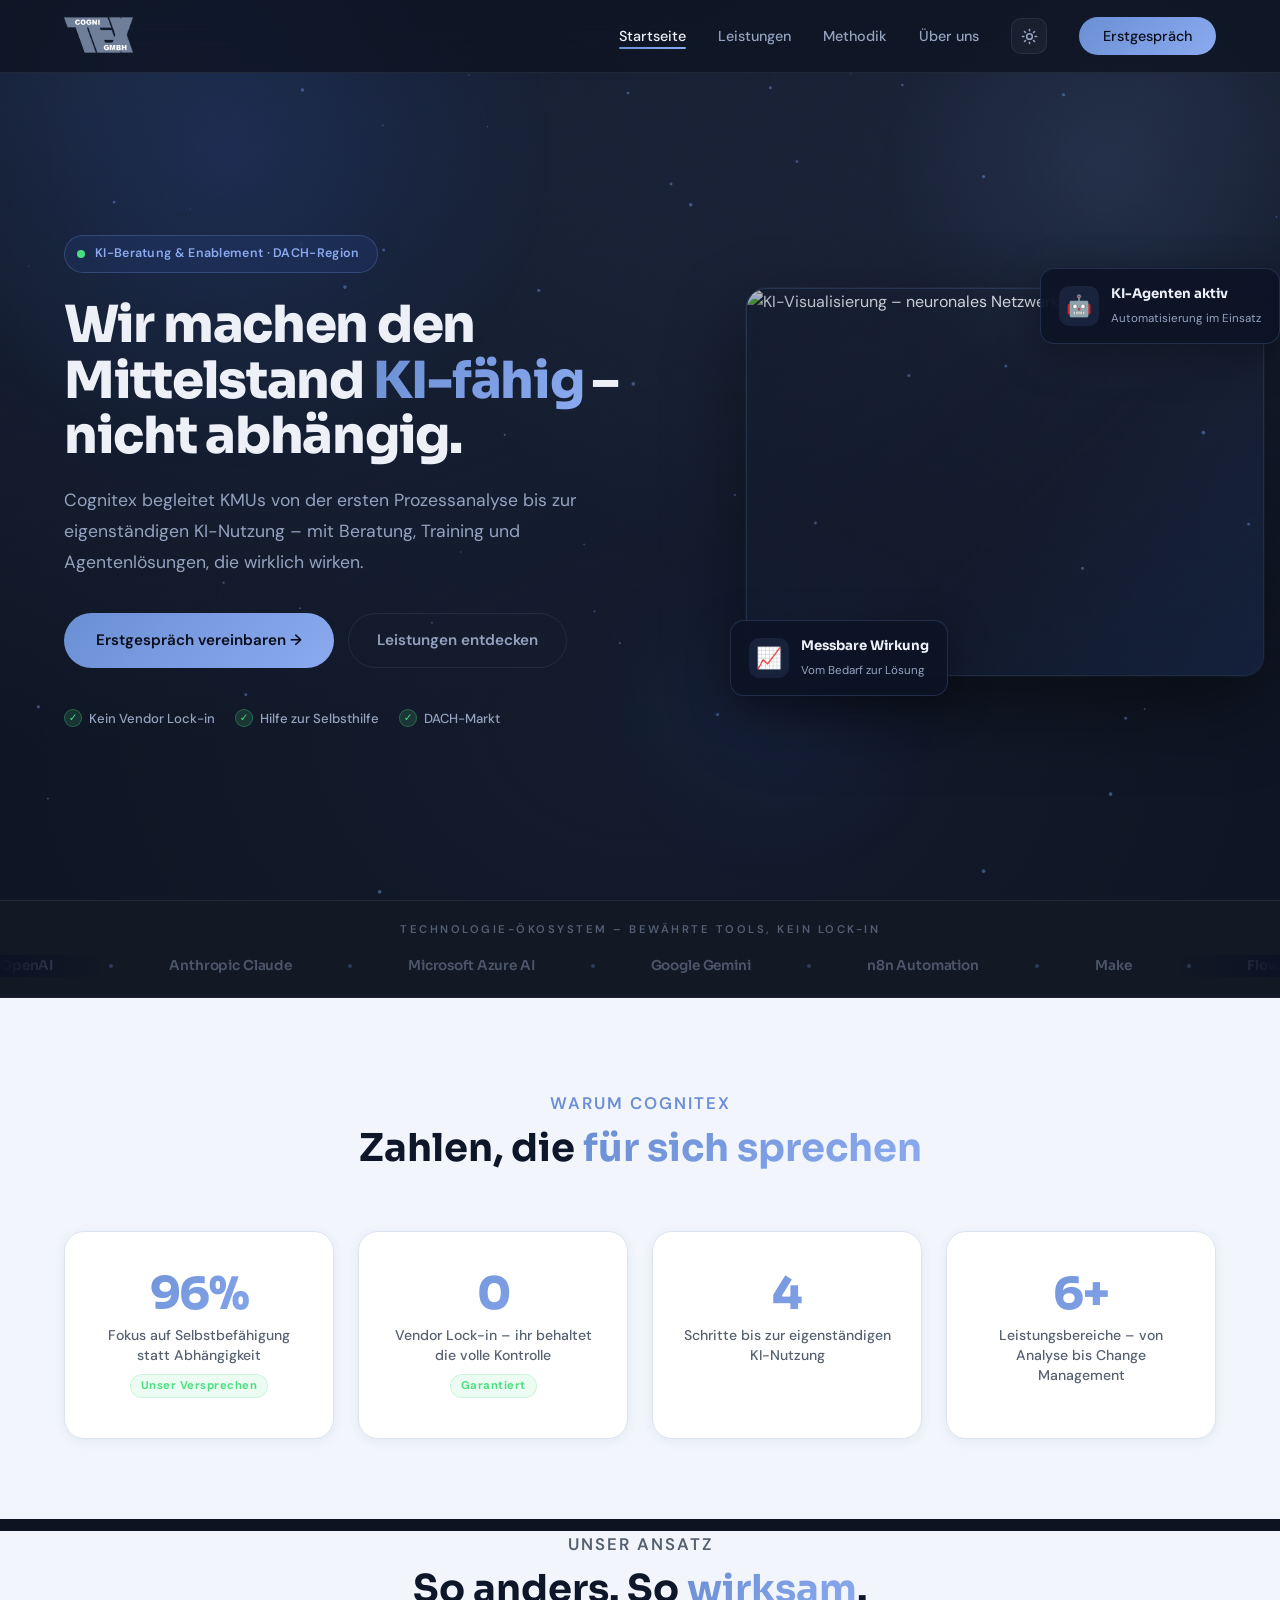
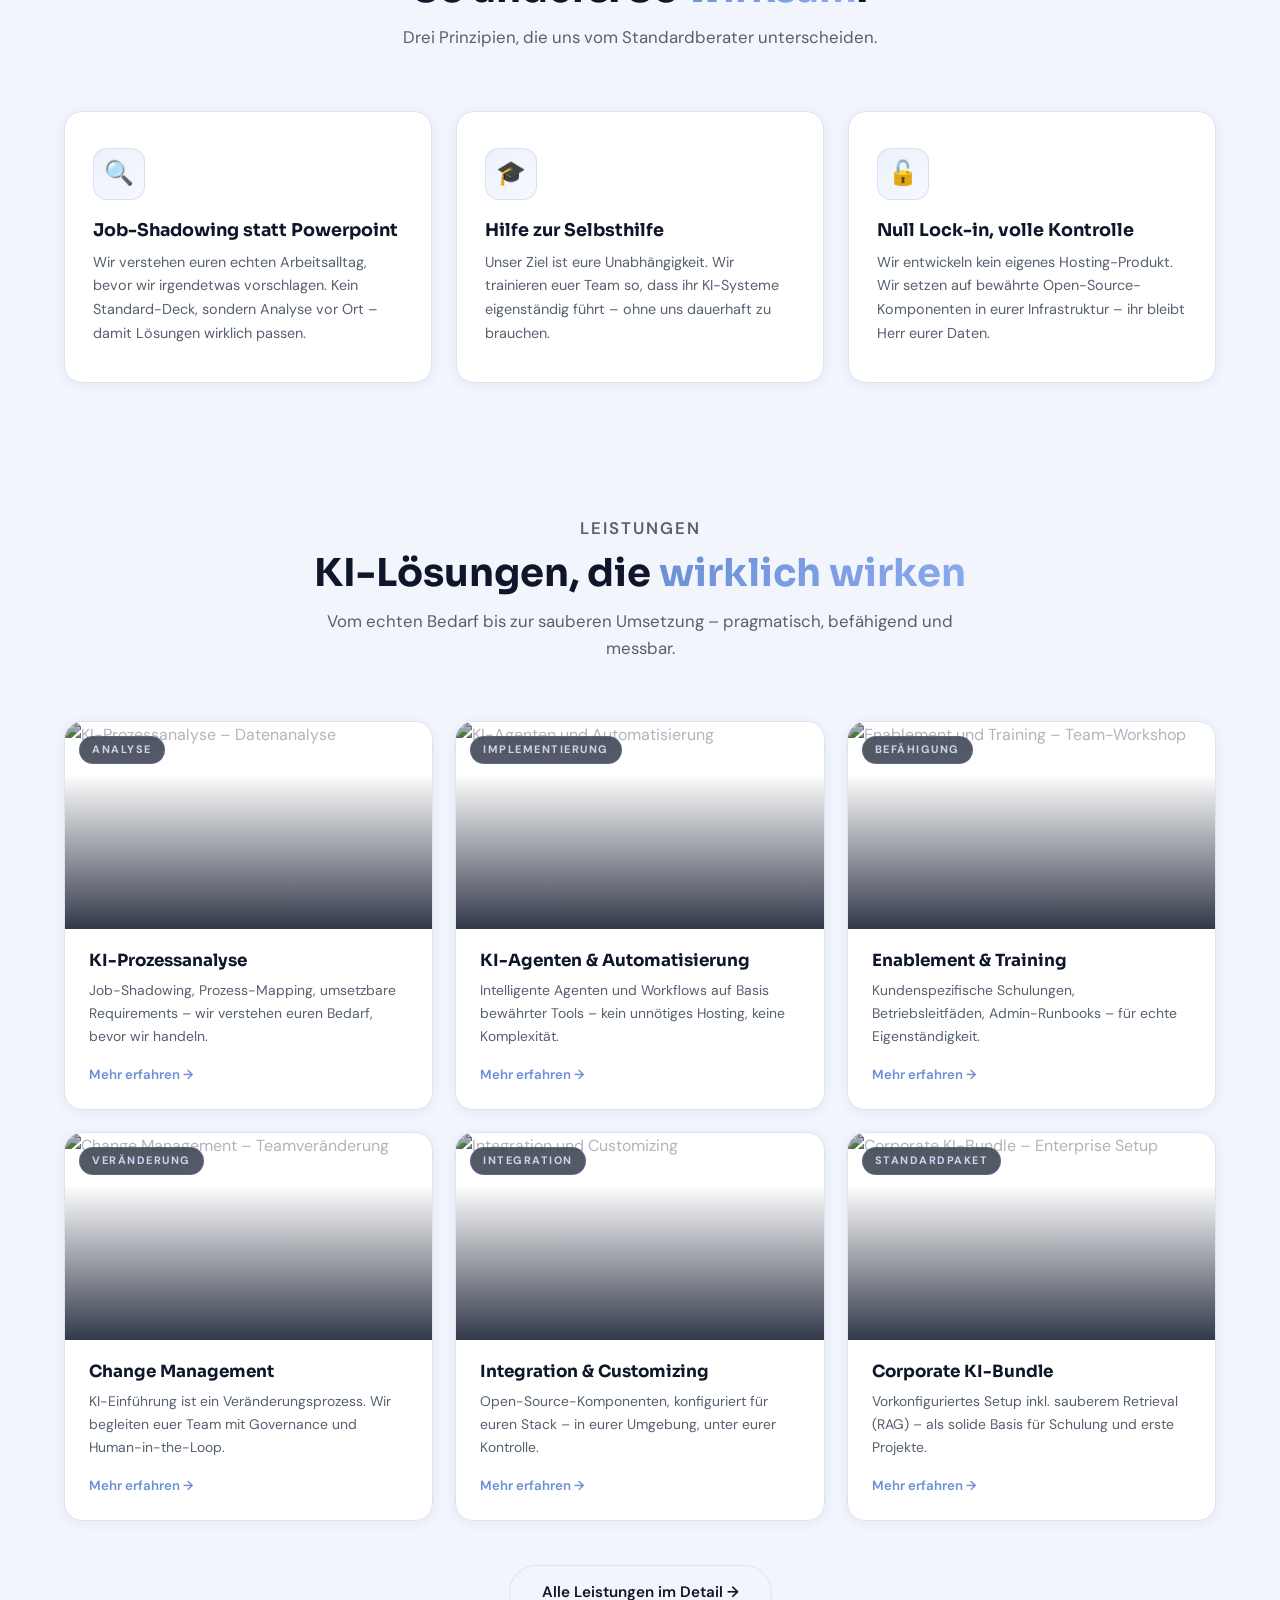
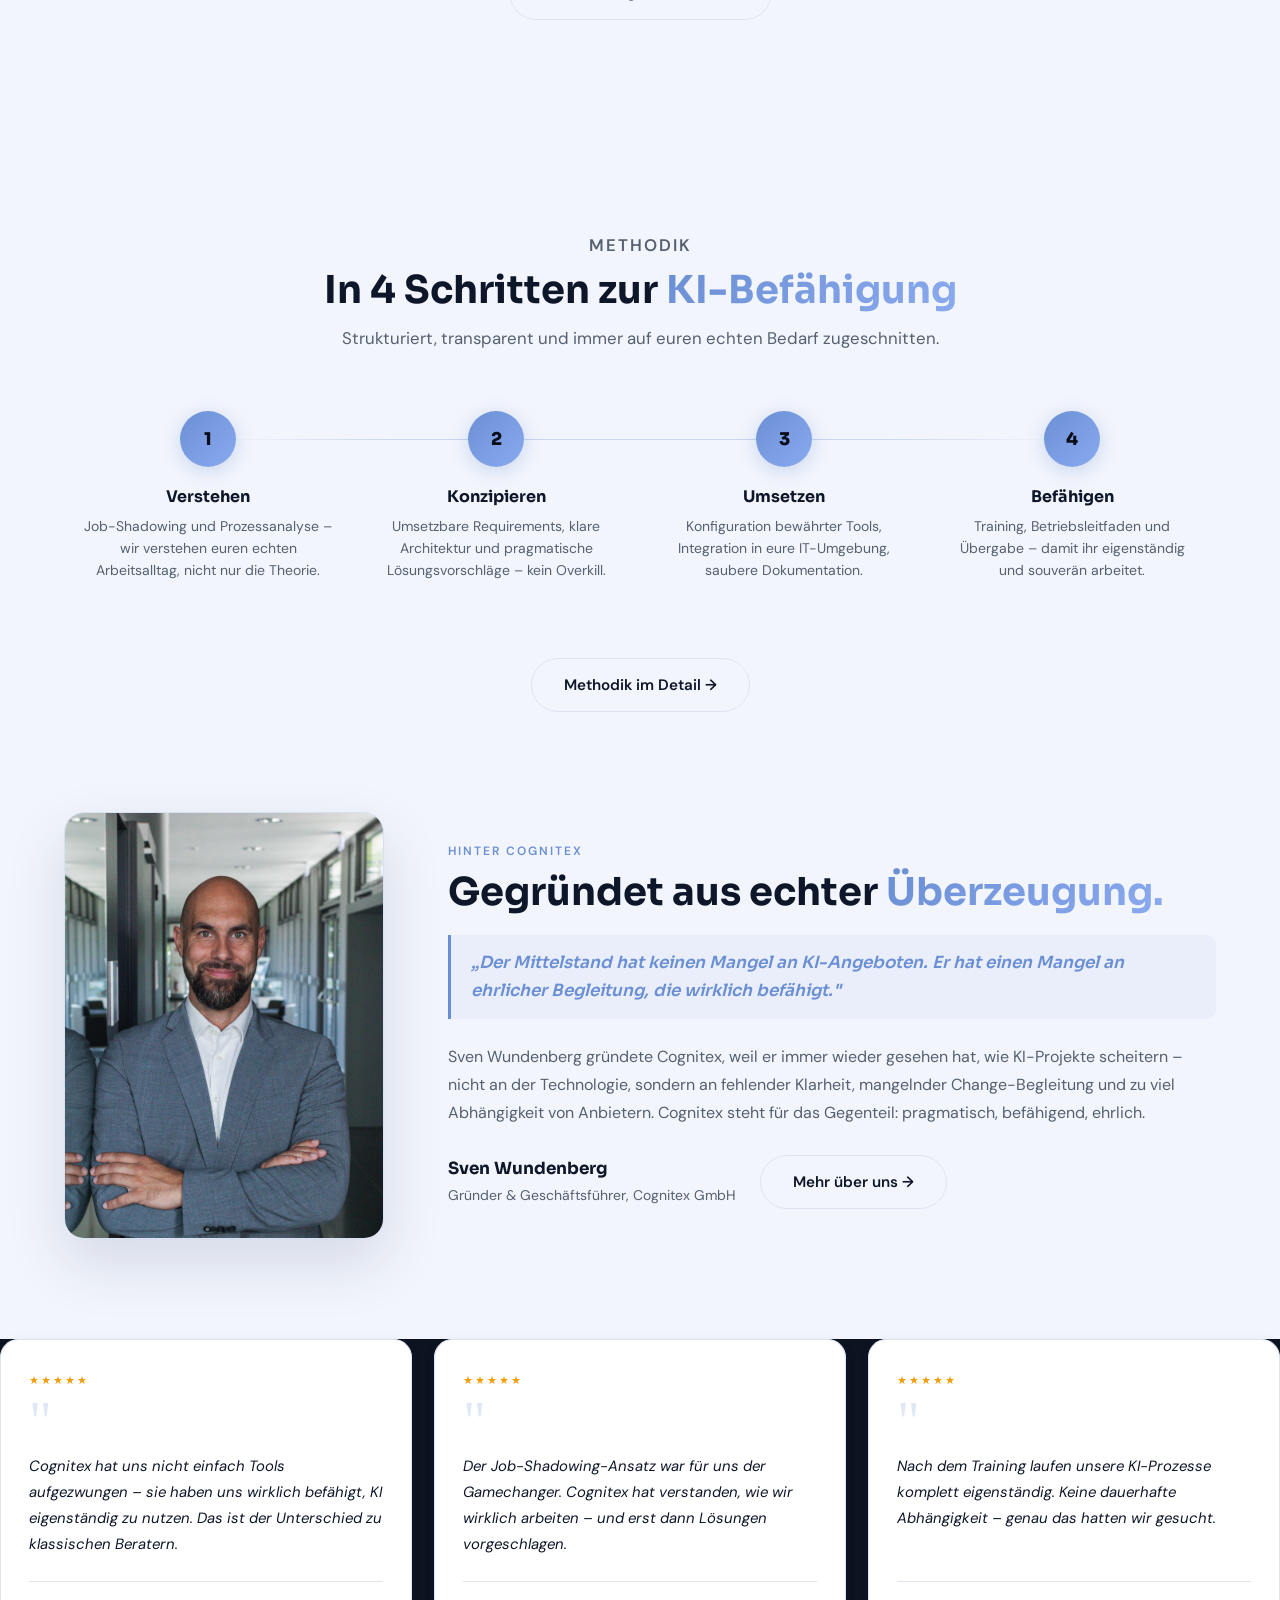
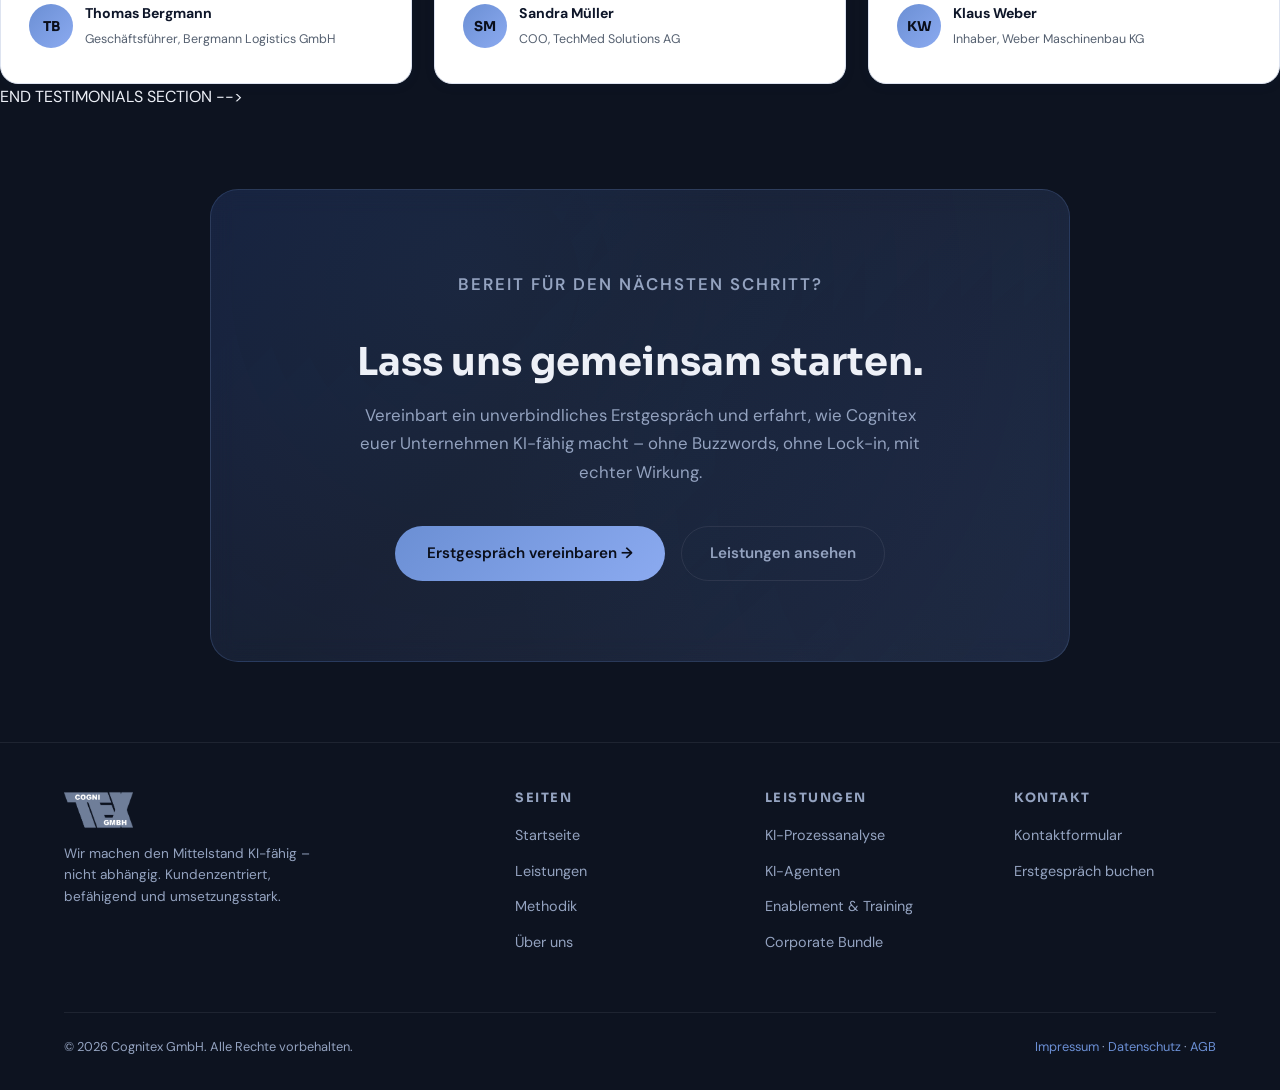
==== commit df37a0ce: "Hide fake testimonials until real customer feedback available" ====
--- a/index.html
+++ b/index.html
@@ -1167,6 +1167,7 @@
        TESTIMONIALS – LIGHT SECTION
        NOTE: Video-Testimonials werden hier ergänzt, sobald verfügbar
        ============================================================ -->
+  <!-- TESTIMONIALS SECTION – ausgeblendet bis echte Kundenstimmen vorliegen
   <section class="section section-light">
     <div class="container">
       <div class="section-header reveal-fade">
@@ -1239,6 +1240,7 @@
       -->
     </div>
   </section>
+  END TESTIMONIALS SECTION -->
 
   <!-- ============================================================
        CTA – DARK, GLASSMORPHIC
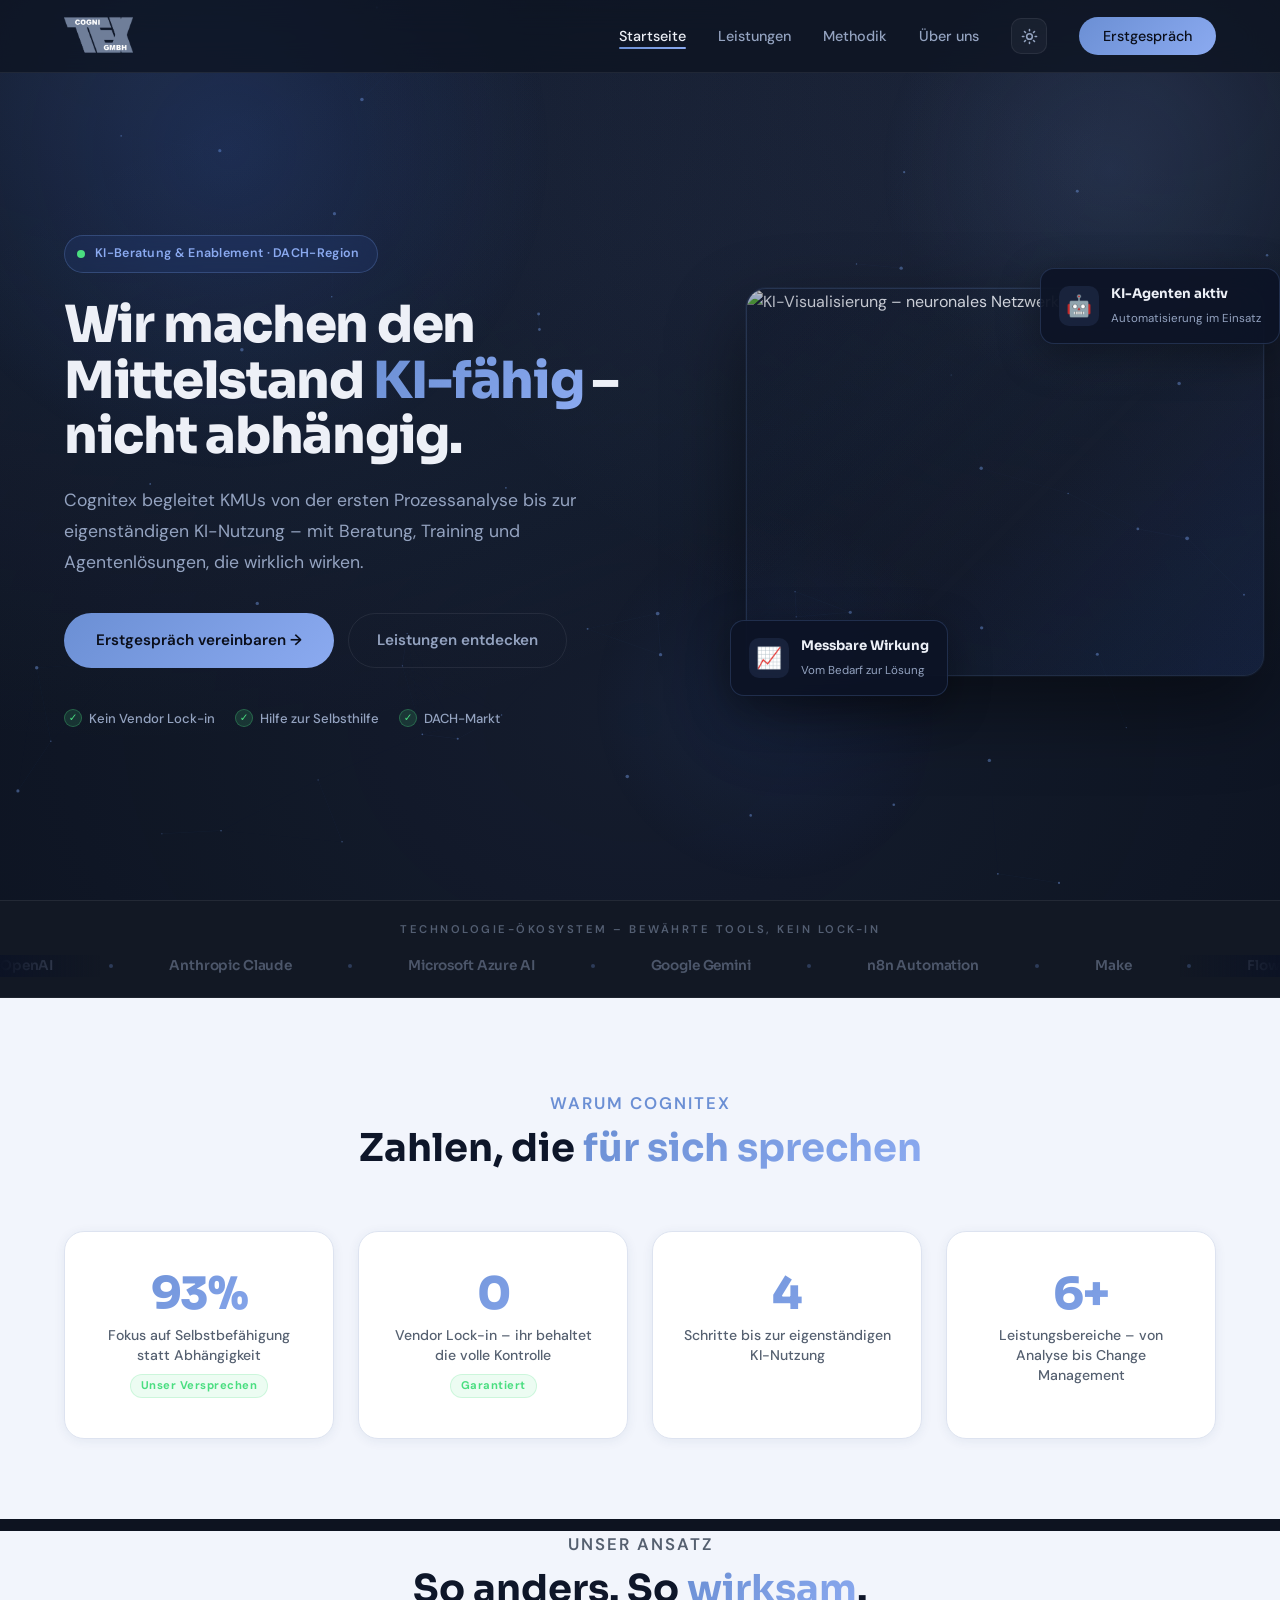
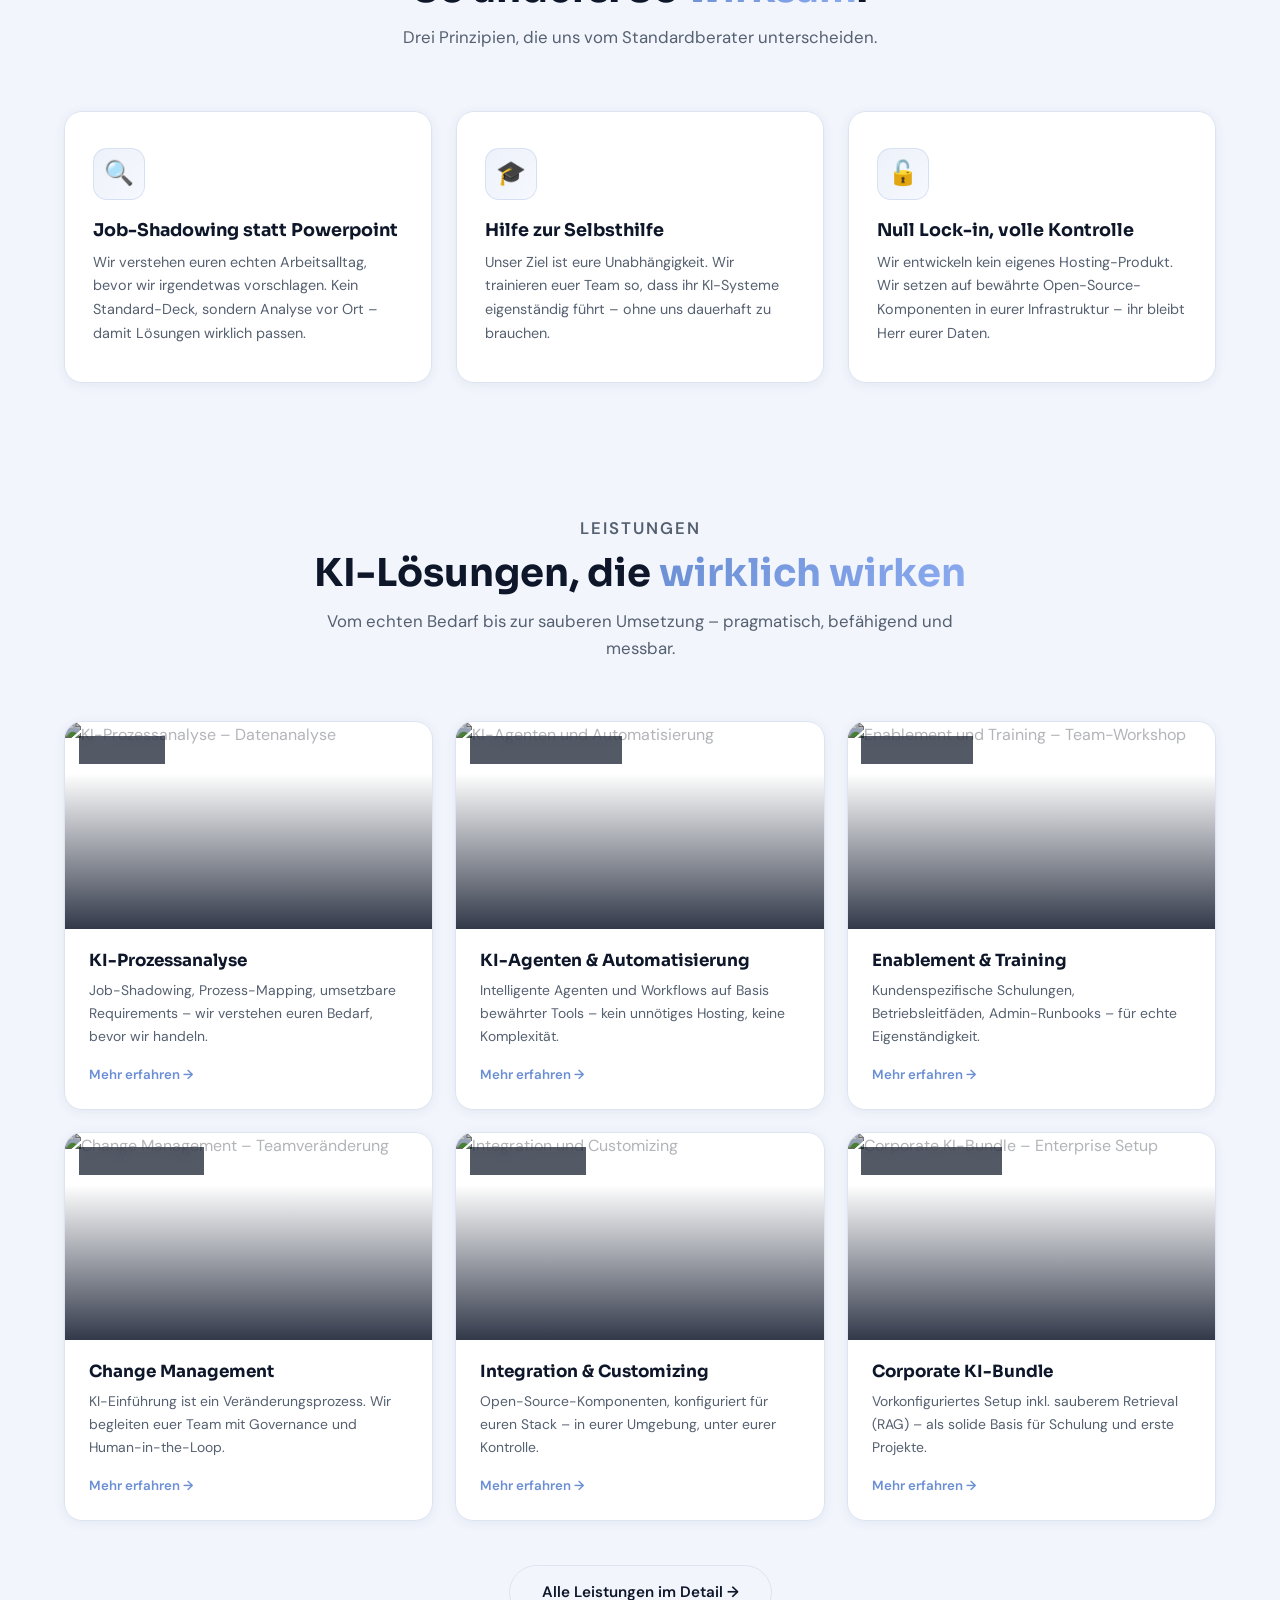
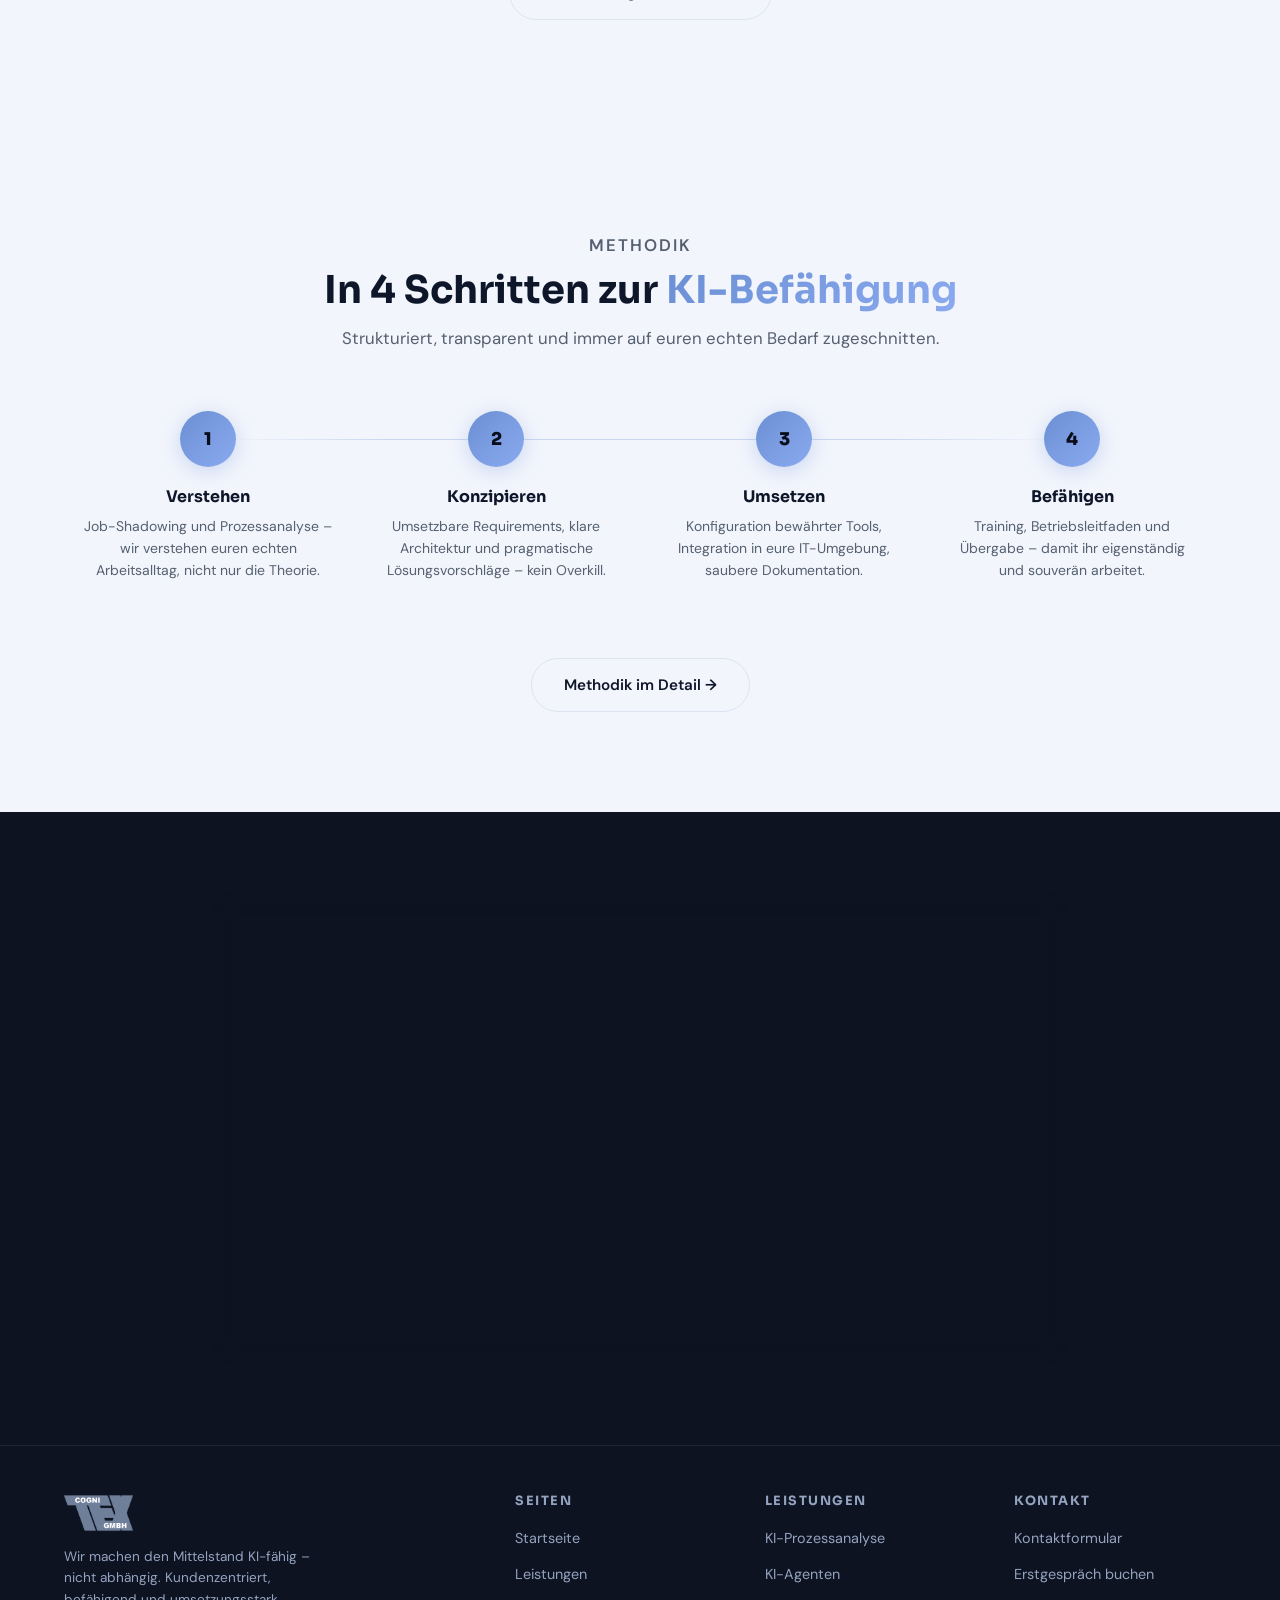
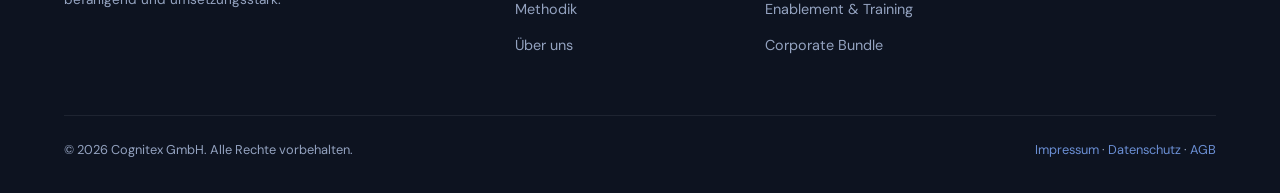
==== commit a81cb6d7: "Remove public references to Geschäftsführer and testimonials - Founder section (Sven Wundenberg + ph" ====
--- a/index.html
+++ b/index.html
@@ -1125,122 +1125,6 @@
       </div>
     </div>
   </section>
-
-  <!-- ============================================================
-       FOUNDER – LIGHT SECTION
-       ============================================================ -->
-  <section class="section section-light" style="padding-top: 0;">
-    <div class="container">
-      <div class="founder-grid reveal-fade">
-
-        <!-- Foto -->
-        <div class="founder-photo-wrap">
-          <img src="img/founder.jpg"
-               alt="Sven Wundenberg – Gründer &amp; Geschäftsführer, Cognitex GmbH"
-               class="founder-img">
-        </div>
-
-        <!-- Text -->
-        <div class="founder-content">
-          <p class="section-label">Hinter Cognitex</p>
-          <h2 style="color:var(--text-dark)">Gegründet aus echter <span class="gradient-text">Überzeugung.</span></h2>
-          <blockquote class="founder-quote">
-            „Der Mittelstand hat keinen Mangel an KI-Angeboten. Er hat einen Mangel an ehrlicher Begleitung, die wirklich befähigt."
-          </blockquote>
-          <p style="color:var(--text-dark-muted); line-height:1.75; margin-bottom:28px;">
-            Sven Wundenberg gründete Cognitex, weil er immer wieder gesehen hat, wie KI-Projekte scheitern – nicht an der Technologie, sondern an fehlender Klarheit, mangelnder Change-Begleitung und zu viel Abhängigkeit von Anbietern. Cognitex steht für das Gegenteil: pragmatisch, befähigend, ehrlich.
-          </p>
-          <div class="founder-meta">
-            <div>
-              <strong style="color:var(--text-dark);font-family:'Sora',sans-serif;font-size:1.05rem;display:block;">Sven Wundenberg</strong>
-              <span style="color:var(--text-dark-muted);font-size:0.875rem;">Gründer &amp; Geschäftsführer, Cognitex GmbH</span>
-            </div>
-            <a href="ueber-uns.html" class="btn btn-secondary" style="color:var(--text-dark);border-color:var(--border-light);">Mehr über uns →</a>
-          </div>
-        </div>
-
-      </div>
-    </div>
-  </section>
-
-  <!-- ============================================================
-       TESTIMONIALS – LIGHT SECTION
-       NOTE: Video-Testimonials werden hier ergänzt, sobald verfügbar
-       ============================================================ -->
-  <!-- TESTIMONIALS SECTION – ausgeblendet bis echte Kundenstimmen vorliegen
-  <section class="section section-light">
-    <div class="container">
-      <div class="section-header reveal-fade">
-        <p class="section-label">Kundenstimmen</p>
-        <h2 style="color:var(--text-dark)">Aus der Praxis. <span class="gradient-text">Für die Praxis.</span></h2>
-        <p style="color:var(--text-dark-muted)">Was Unternehmen aus dem Mittelstand nach der Zusammenarbeit mit uns sagen.</p>
-      </div>
-
-      <!-- Text testimonials – werden durch Video-Testimonials ersetzt -->
-      <div class="testimonials-grid">
-        <div class="testi-card reveal-up" style="--delay: 0s">
-          <div class="testi-stars">★★★★★</div>
-          <span class="testi-quote-mark">"</span>
-          <p class="testi-text">Cognitex hat uns nicht einfach Tools aufgezwungen – sie haben uns wirklich befähigt, KI eigenständig zu nutzen. Das ist der Unterschied zu klassischen Beratern.</p>
-          <div class="testi-author">
-            <div class="testi-avatar">TB</div>
-            <div>
-              <strong>Thomas Bergmann</strong>
-              <span>Geschäftsführer, Bergmann Logistics GmbH</span>
-            </div>
-          </div>
-        </div>
-
-        <div class="testi-card reveal-up" style="--delay: 0.15s">
-          <div class="testi-stars">★★★★★</div>
-          <span class="testi-quote-mark">"</span>
-          <p class="testi-text">Der Job-Shadowing-Ansatz war für uns der Gamechanger. Cognitex hat verstanden, wie wir wirklich arbeiten – und erst dann Lösungen vorgeschlagen.</p>
-          <div class="testi-author">
-            <div class="testi-avatar">SM</div>
-            <div>
-              <strong>Sandra Müller</strong>
-              <span>COO, TechMed Solutions AG</span>
-            </div>
-          </div>
-        </div>
-
-        <div class="testi-card reveal-up" style="--delay: 0.3s">
-          <div class="testi-stars">★★★★★</div>
-          <span class="testi-quote-mark">"</span>
-          <p class="testi-text">Nach dem Training laufen unsere KI-Prozesse komplett eigenständig. Keine dauerhafte Abhängigkeit – genau das hatten wir gesucht.</p>
-          <div class="testi-author">
-            <div class="testi-avatar">KW</div>
-            <div>
-              <strong>Klaus Weber</strong>
-              <span>Inhaber, Weber Maschinenbau KG</span>
-            </div>
-          </div>
-        </div>
-      </div>
-
-      <!-- VIDEO TESTIMONIALS PLACEHOLDER – wird aktiviert wenn Videos vorliegen -->
-      <!--
-      <div style="margin-top: 32px;">
-        <p class="section-label" style="text-align:center; margin-bottom:16px;">Kunden erzählen (Videos)</p>
-        <div class="video-coming-soon">
-          <div class="video-placeholder">
-            <div class="video-placeholder-icon">▶</div>
-            <p>Kundeninterview<br>„KI-Einführung im Mittelstand"</p>
-          </div>
-          <div class="video-placeholder">
-            <div class="video-placeholder-icon">▶</div>
-            <p>Case Study<br>„Automatisierung im Controlling"</p>
-          </div>
-          <div class="video-placeholder">
-            <div class="video-placeholder-icon">▶</div>
-            <p>Workflow-Demo<br>„Lokales LLM-System im Einsatz"</p>
-          </div>
-        </div>
-      </div>
-      -->
-    </div>
-  </section>
-  END TESTIMONIALS SECTION -->
 
   <!-- ============================================================
        CTA – DARK, GLASSMORPHIC
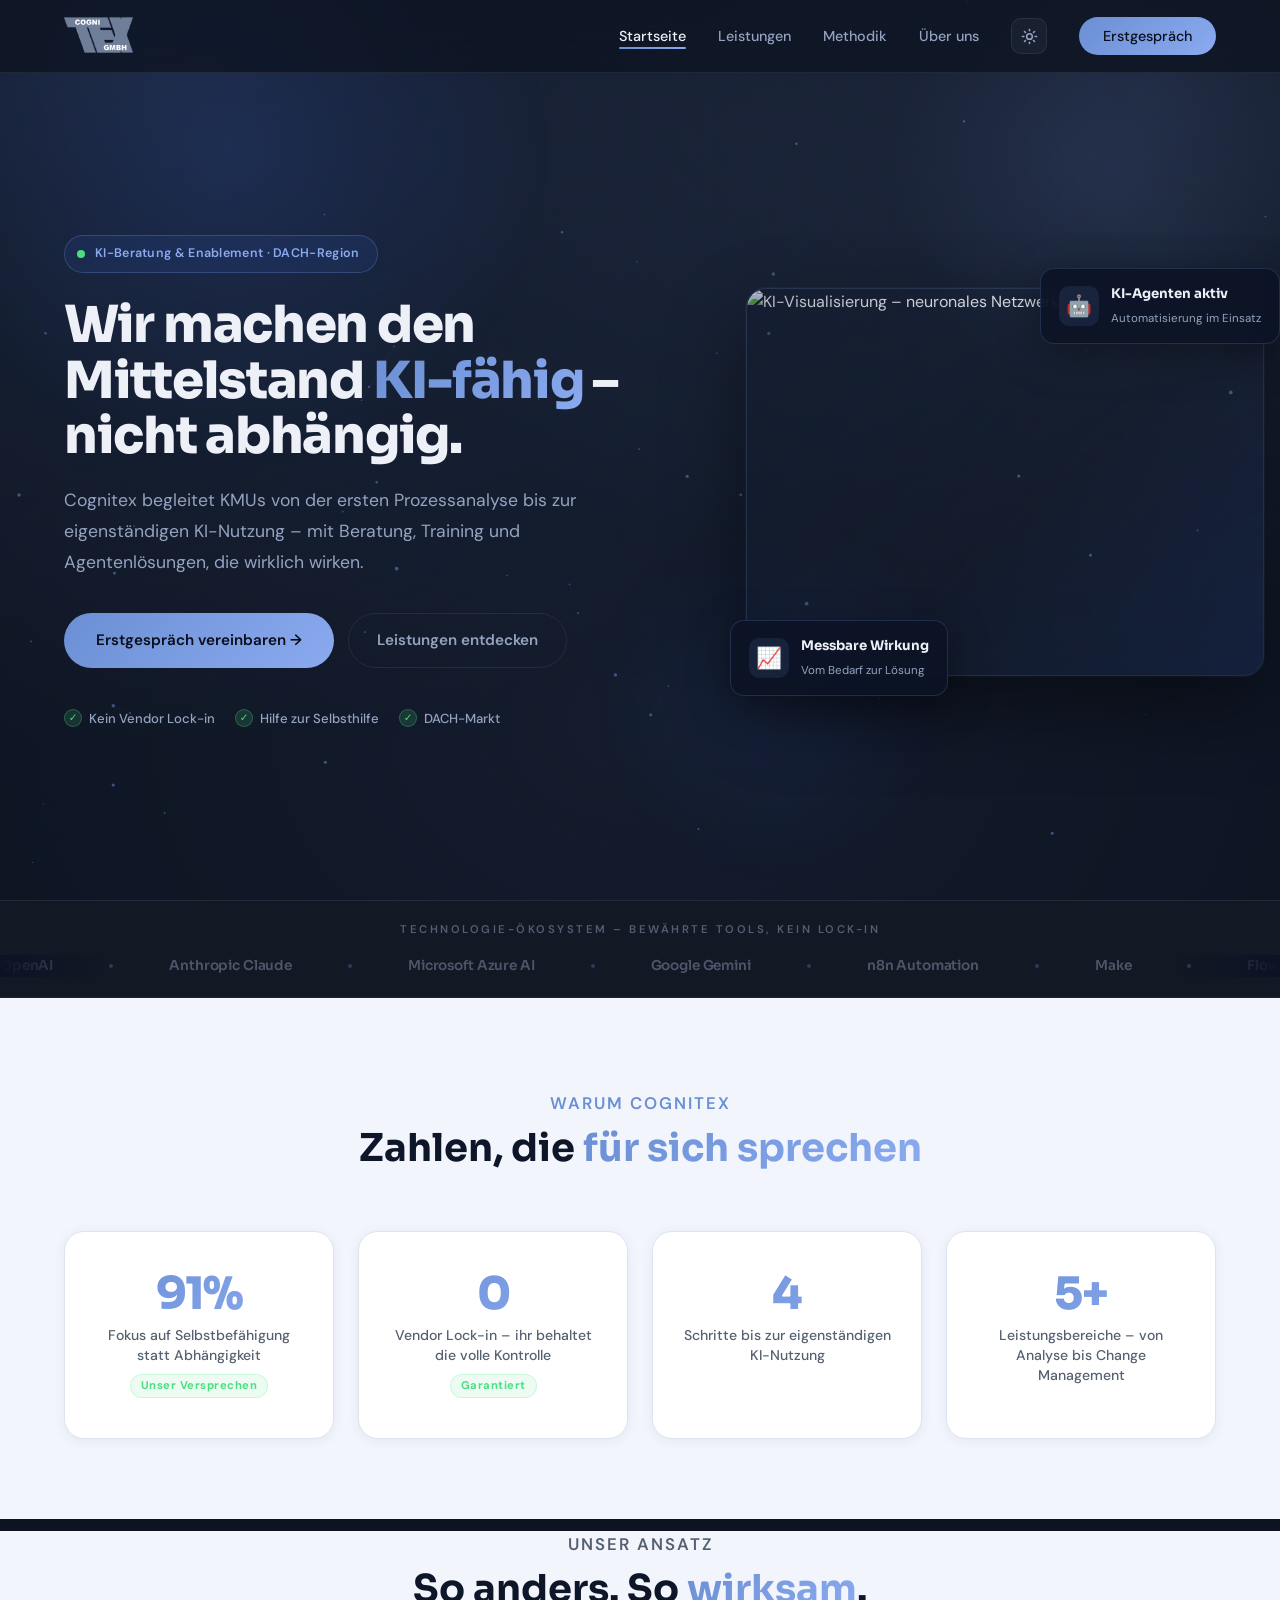
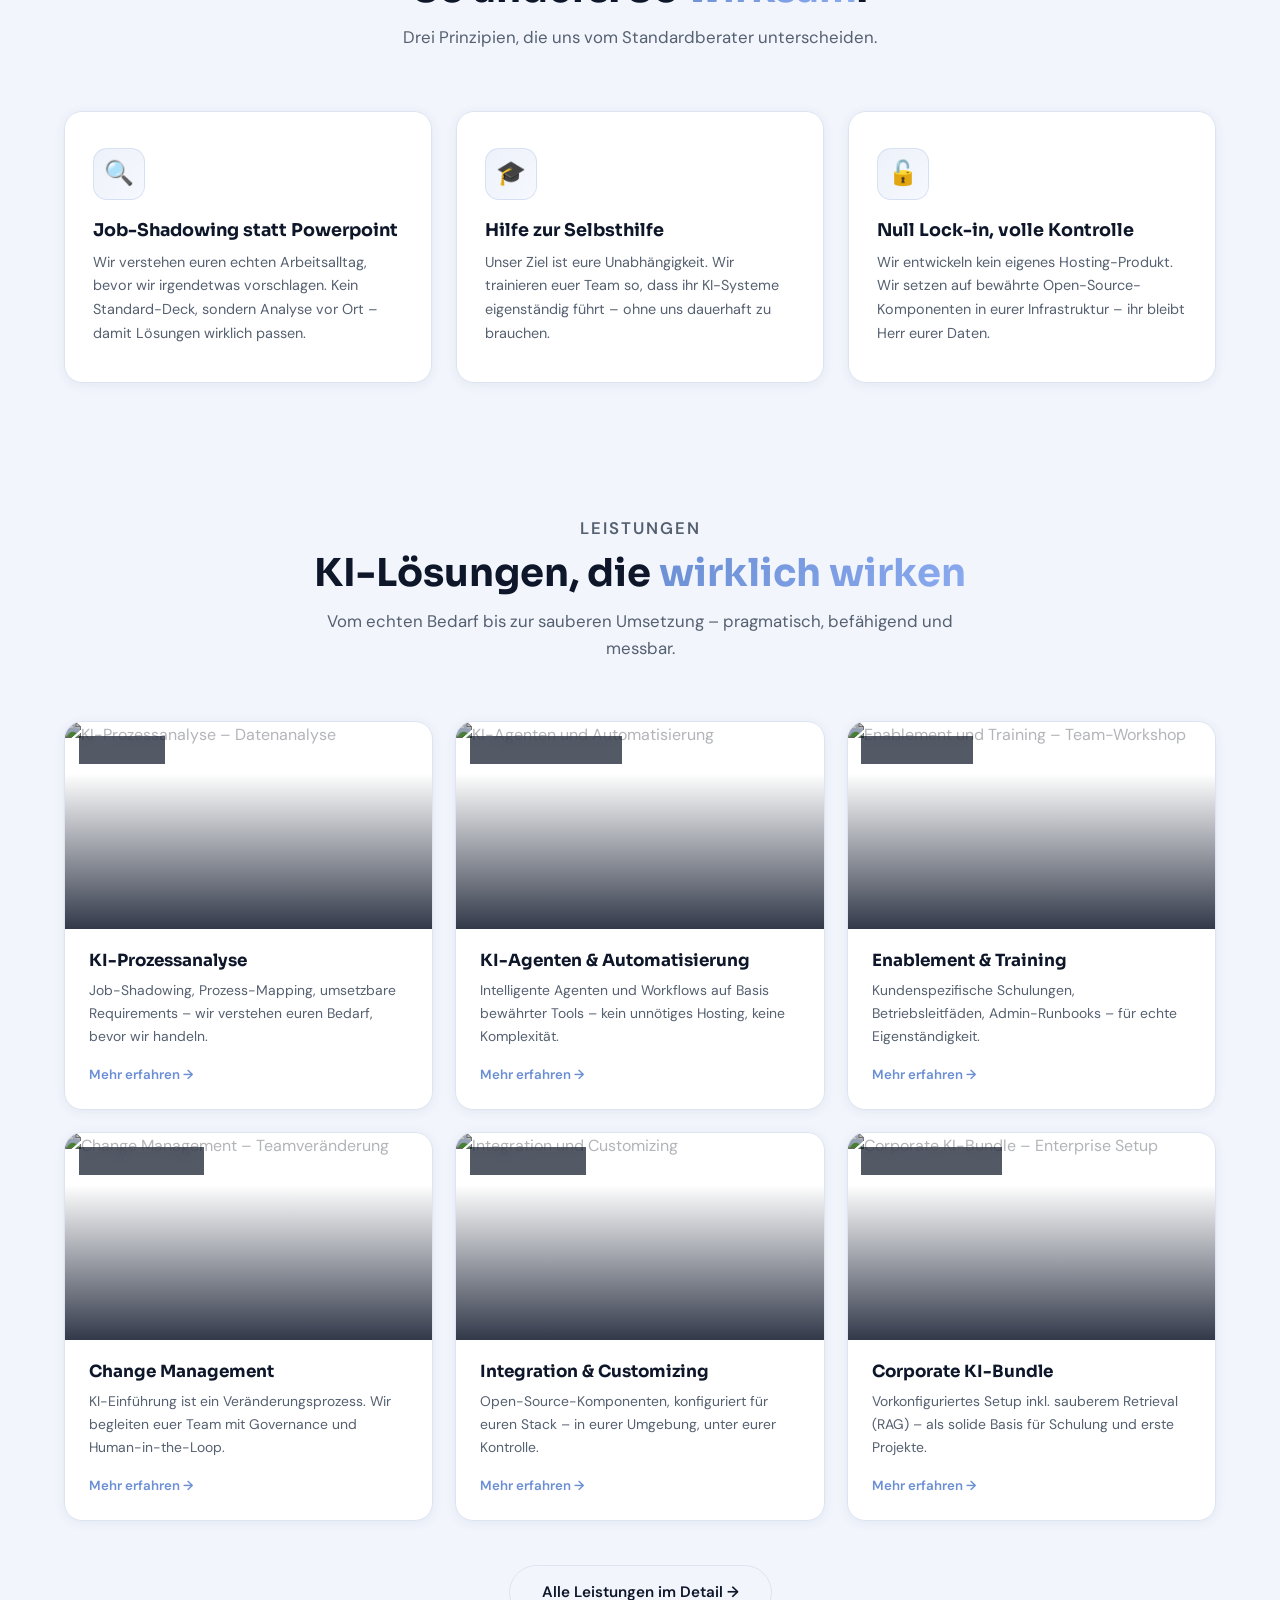
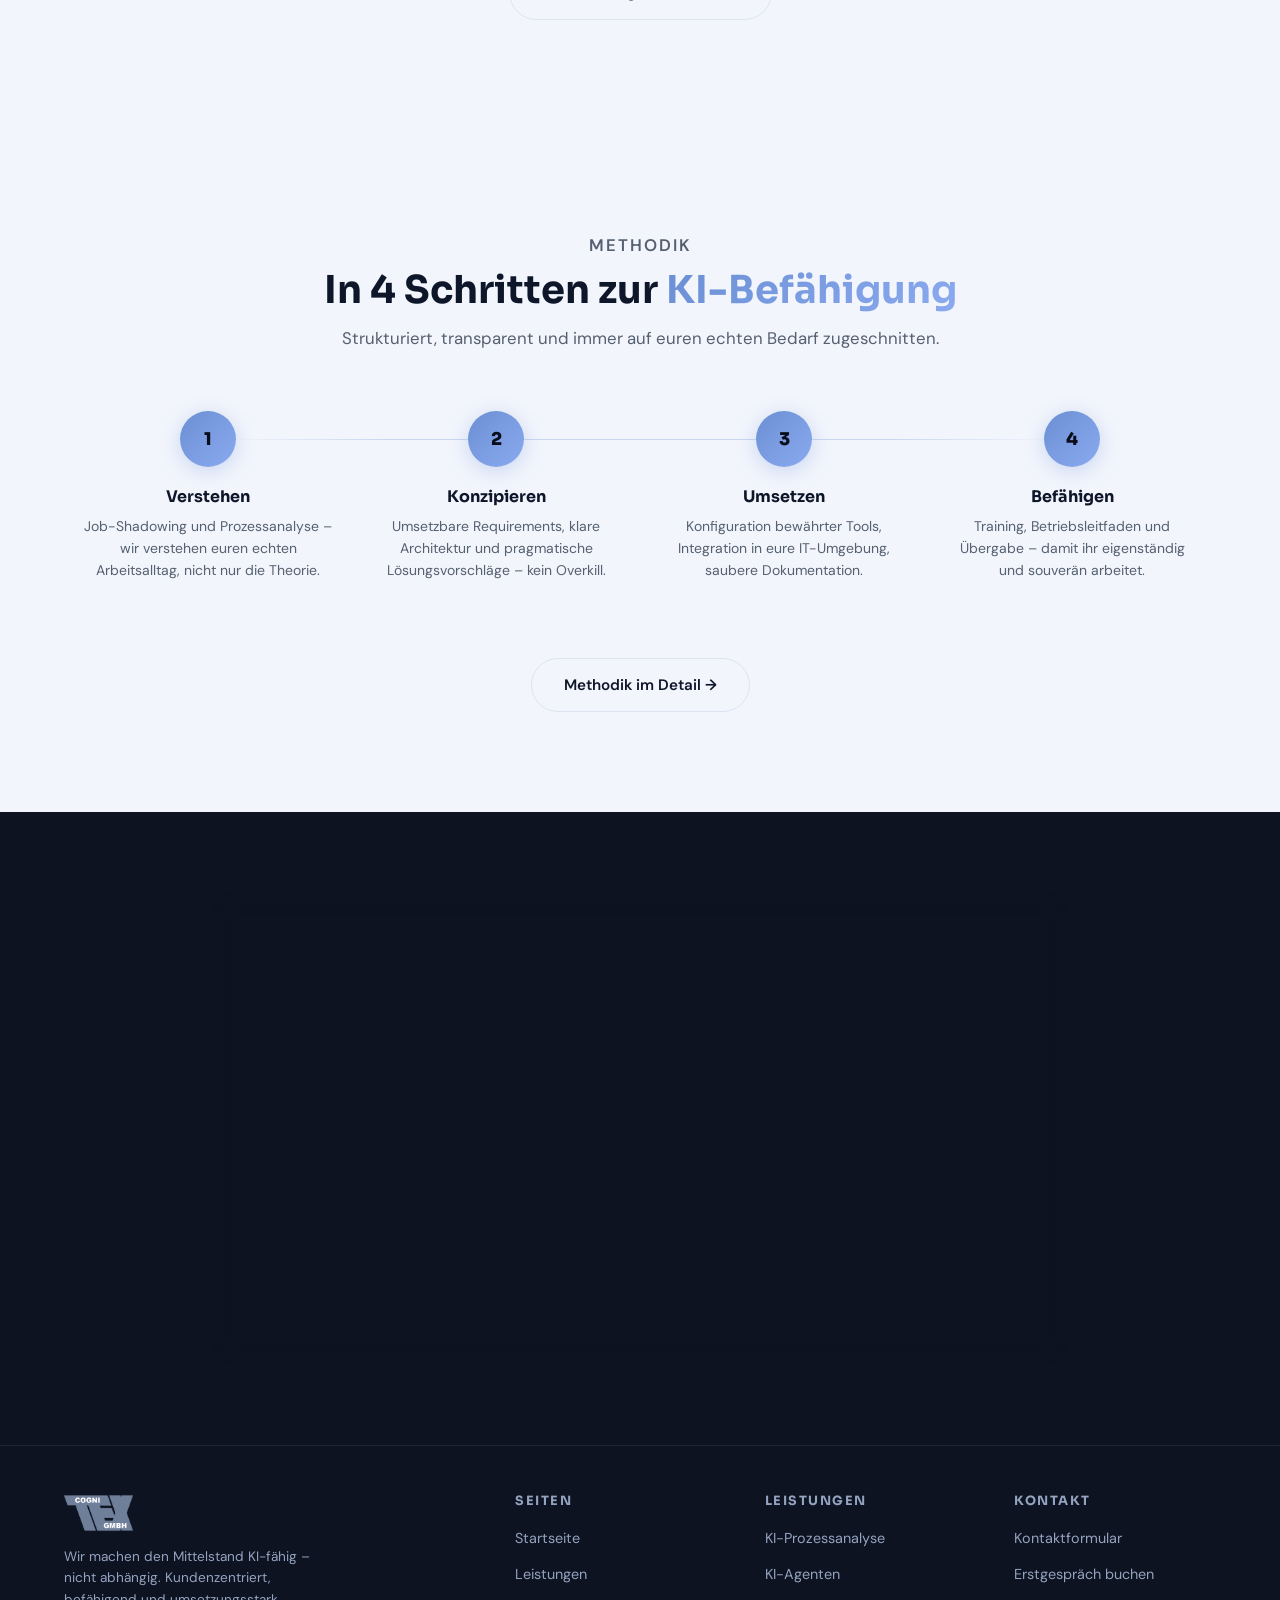
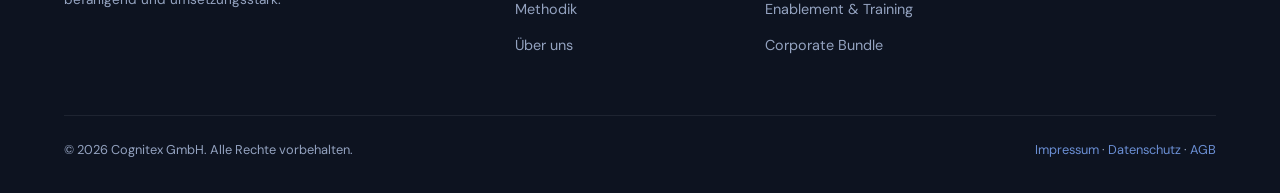
==== commit 38c23bfb: "Remove Sven Gabor Janszky from design comment Co-Authored-By: Claude Sonnet 4.6 <noreply@anthropic.c" ====
--- a/index.html
+++ b/index.html
@@ -13,7 +13,7 @@
   <style>
     /* ============================================================
        COGNITEX – Homepage Premium Redesign
-       Design-Inspiration: McKinsey, Kienbaum, PwC, Sven Gabor Janszky
+       Design-Inspiration: McKinsey, Kienbaum, PwC
        Hybrid Dark/Light Theme – „Nicht zu dunkel"
        ============================================================ */
 
